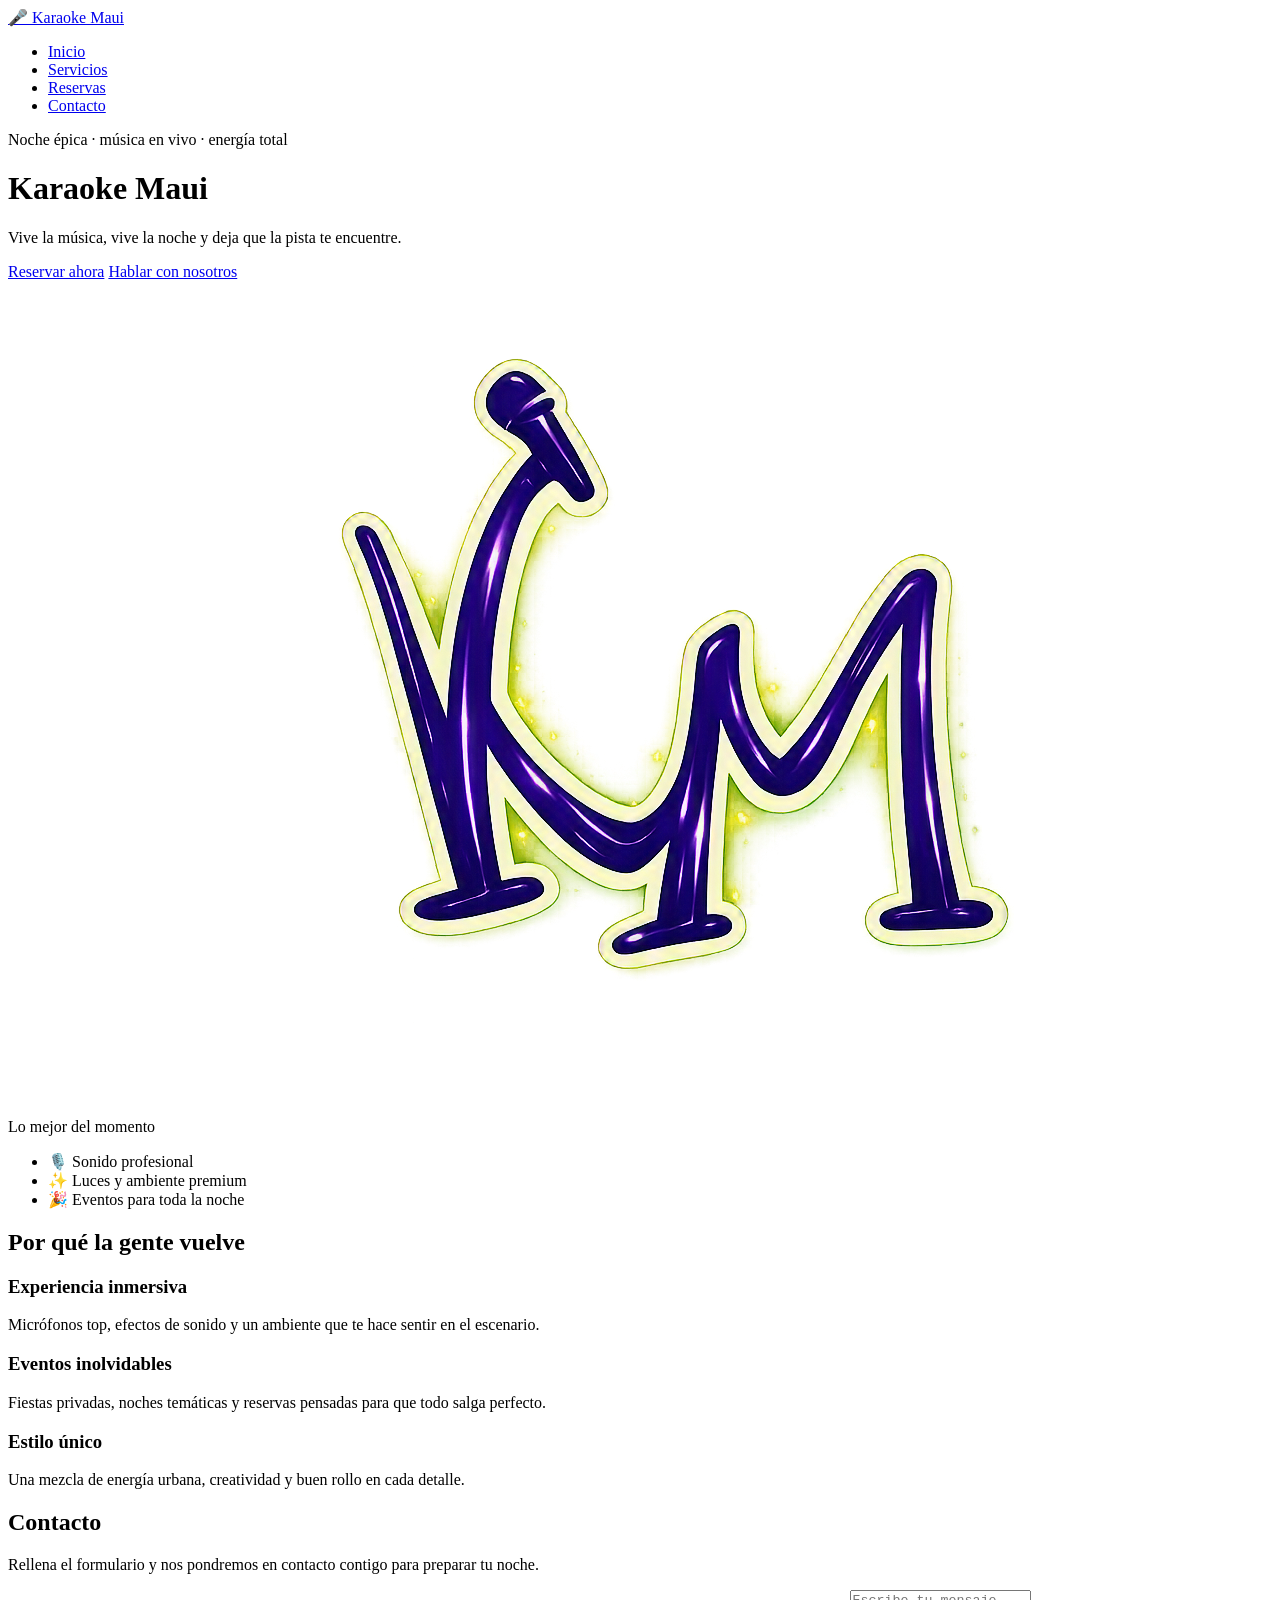
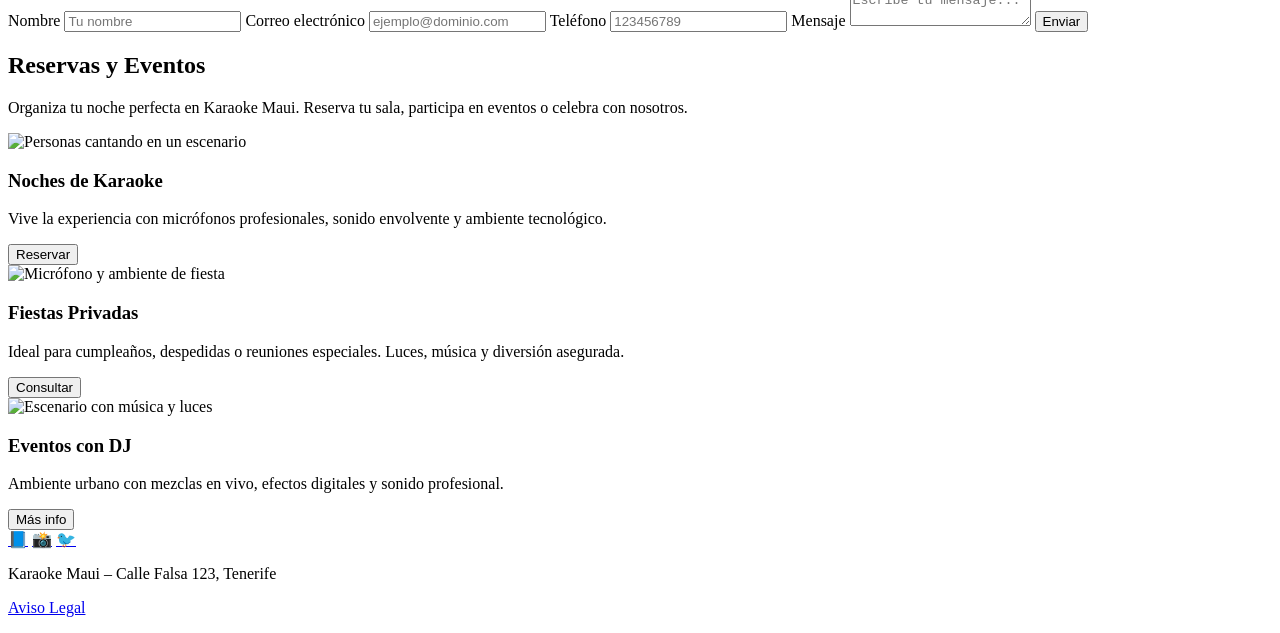
==== index.html @ f17c090a "Add files via upload" ====
<!DOCTYPE html>
<html lang="es">
<head>
    <meta charset="UTF-8">
    <meta name="viewport" content="width=device-width, initial-scale=1.0">
    <title>Karaoke Maui</title>
    <link rel="preconnect" href="https://fonts.googleapis.com">
    <link rel="preconnect" href="https://fonts.gstatic.com" crossorigin>
    <link href="https://fonts.googleapis.com/css2?family=Audiowide&family=Orbitron:wght@500;700&display=swap" rel="stylesheet">
    <link rel="stylesheet" href="css/styles.css">
</head>

<body>
    <header class="hero" id="inicio">
        <nav class="navbar">
            <a href="#inicio" class="logo">🎤 Karaoke Maui</a>
            <ul class="menu">
                <li><a href="#inicio" class="activo">Inicio</a></li>
                <li><a href="#servicios">Servicios</a></li>
                <li><a href="#reservas">Reservas</a></li>
                <li><a href="#contacto">Contacto</a></li>
            </ul>
        </nav>

        <div class="banner">
            <div class="banner-content">
                <p class="eyebrow">Noche épica · música en vivo · energía total</p>
                <h1 class="title-wrap">
                    <span class="title-text">Karaoke Maui</span>
                    <!-- media luna removed -->
                </h1>
                <p class="banner-subtitle">Vive la música, vive la noche y deja que la pista te encuentre.</p>
                <div class="banner-actions">
                    <a href="#reservas" class="btn btn-primary">Reservar ahora</a>
                    <a href="#contacto" class="btn btn-secondary">Hablar con nosotros</a>
                </div>
            </div>

                <!-- removed inline karaoke.jpg image: header now uses `karaoke hd.png` as background -->
                <div class="banner-card" aria-hidden="false">
                    <img src="img/km%20hd.png" alt="KM logo" class="banner-logo">
                    <div class="banner-info">
                        <p class="card-label">Lo mejor del momento</p>
                        <ul class="banner-features">
                            <li>🎙️ Sonido profesional</li>
                            <li>✨ Luces y ambiente premium</li>
                            <li>🎉 Eventos para toda la noche</li>
                        </ul>
                    </div>
                </div>
            </div>
        </div>
    </header>

    <main>
        <section class="destacados" id="servicios">
            <h2>Por qué la gente vuelve</h2>
            <div class="destacados-contenedor">
                <article>
                    <h3>Experiencia inmersiva</h3>
                    <p>Micrófonos top, efectos de sonido y un ambiente que te hace sentir en el escenario.</p>
                </article>
                <article>
                    <h3>Eventos inolvidables</h3>
                    <p>Fiestas privadas, noches temáticas y reservas pensadas para que todo salga perfecto.</p>
                </article>
                <article>
                    <h3>Estilo único</h3>
                    <p>Una mezcla de energía urbana, creatividad y buen rollo en cada detalle.</p>
                </article>
            </div>
        </section>

        <section class="contacto" id="contacto">
            <h2>Contacto</h2>
            <p>Rellena el formulario y nos pondremos en contacto contigo para preparar tu noche.</p>

            <form id="contactoForm" action="#" method="post">
                <label for="nombre">Nombre</label>
                <input type="text" id="nombre" name="nombre" required minlength="3" placeholder="Tu nombre">

                <label for="email">Correo electrónico</label>
                <input type="email" id="email" name="email" required placeholder="ejemplo@dominio.com">

                <label for="telefono">Teléfono</label>
                <input type="tel" id="telefono" name="telefono" pattern="[0-9]{9}" placeholder="123456789">

                <label for="mensaje">Mensaje</label>
                <textarea id="mensaje" name="mensaje" required minlength="10" placeholder="Escribe tu mensaje..."></textarea>

                <button type="submit">Enviar</button>
            </form>
        </section>

        <section class="reservas" id="reservas">
            <h2>Reservas y Eventos</h2>
            <p>Organiza tu noche perfecta en Karaoke Maui. Reserva tu sala, participa en eventos o celebra con nosotros.</p>

            <div class="reservas-contenedor">
                <div class="reserva-card">
                    <img src="https://images.unsplash.com/photo-1501386761578-eac5c94b800a?auto=format&fit=crop&w=800&q=80" alt="Personas cantando en un escenario">
                    <h3>Noches de Karaoke</h3>
                    <p>Vive la experiencia con micrófonos profesionales, sonido envolvente y ambiente tecnológico.</p>
                    <button>Reservar</button>
                </div>

                <div class="reserva-card">
                    <img src="https://images.unsplash.com/photo-1493225457124-a3eb161ffa5f?auto=format&fit=crop&w=800&q=80" alt="Micrófono y ambiente de fiesta">
                    <h3>Fiestas Privadas</h3>
                    <p>Ideal para cumpleaños, despedidas o reuniones especiales. Luces, música y diversión asegurada.</p>
                    <button>Consultar</button>
                </div>

                <div class="reserva-card">
                    <img src="https://images.unsplash.com/photo-1511671782779-c97d3d27a1d4?auto=format&fit=crop&w=800&q=80" alt="Escenario con música y luces">
                    <h3>Eventos con DJ</h3>
                    <p>Ambiente urbano con mezclas en vivo, efectos digitales y sonido profesional.</p>
                    <button>Más info</button>
                </div>
            </div>
        </section>
    </main>

    <footer>
        <div class="footer-social">
            <a href="#">📘</a>
            <a href="#">📸</a>
            <a href="#">🐦</a>
        </div>

        <p>Karaoke Maui – Calle Falsa 123, Tenerife</p>
        <p><a href="#">Aviso Legal</a></p>
    </footer>

    <script>
        const form = document.getElementById('contactoForm');
        form.addEventListener('submit', function(event) {
            if (!form.checkValidity()) {
                event.preventDefault();
                alert('Por favor, completa todos los campos obligatorios correctamente.');
                return;
            }

            const telefono = document.getElementById('telefono');
            if (telefono.value && !telefono.validity.valid) {
                event.preventDefault();
                alert('El teléfono debe tener 9 dígitos numéricos.');
                telefono.focus();
                return;
            }

            alert('Formulario enviado correctamente.');
            event.preventDefault();
        });
    </script>
</body>
</html>
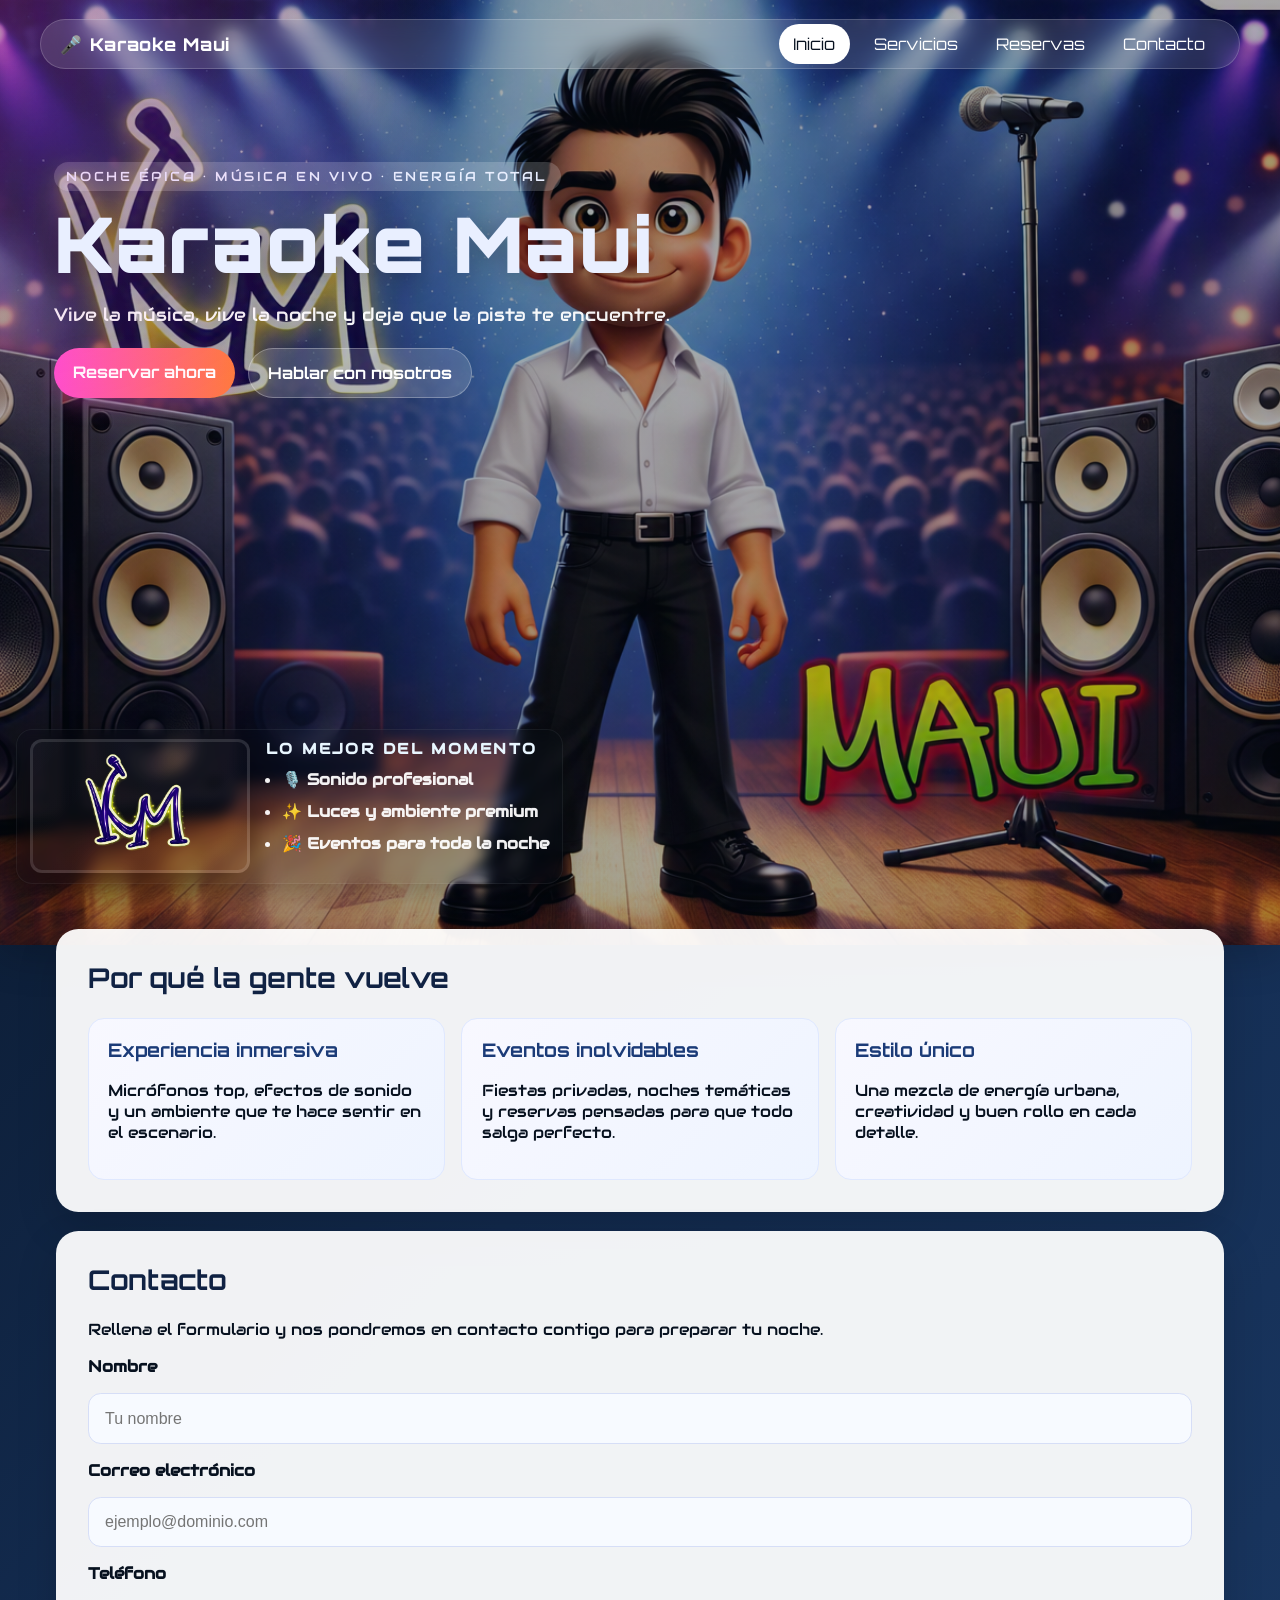
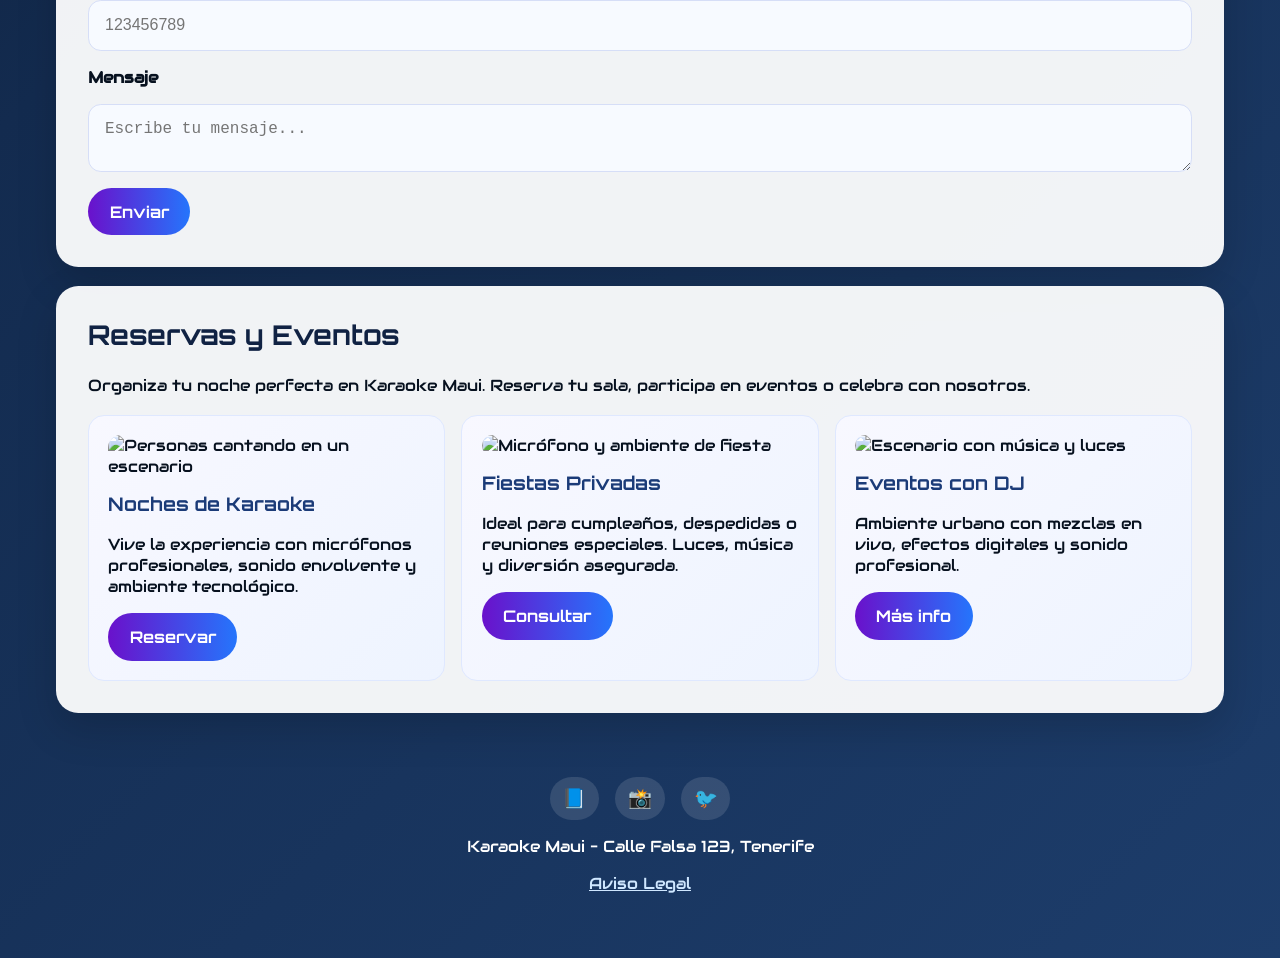
==== commit d0541aa1: "Update index.html" ====
--- a/index.html
+++ b/index.html
@@ -3,7 +3,23 @@
 <head>
     <meta charset="UTF-8">
     <meta name="viewport" content="width=device-width, initial-scale=1.0">
-    <title>Karaoke Maui</title>
+    
+    <!-- Título de la pestaña del navegador -->
+    <title>Karaoke Maui — Noche épica y sonido profesional</title>
+
+    <!-- Metadatos de Autoría y Descripción SEO (Para Google y buscadores) -->
+    <meta name="author" content="Sergio Mauricio Chirveches">
+    <meta name="description" content="Karaoke Maui: Vive la música, vive la noche y deja que la pista te encuentre. Eventos, fiestas privadas y sonido profesional en Tenerife. Proyecto por Sergio Mauricio Chirveches.">
+
+    <!-- Etiquetas Open Graph (Para la tarjeta que sale en WhatsApp, Facebook, LinkedIn...) -->
+    <meta property="og:site_name" content="Karaoke Maui">
+    <meta property="og:title" content="Karaoke Maui · Proyecto de Sergio Mauricio Chirveches">
+    <meta property="og:description" content="Noche épica, música en vivo y energía total. Descubre la mejor experiencia de karaoke con sonido profesional y ambiente premium.">
+    <meta property="og:type" content="website">
+    <meta property="og:url" content="https://www.karaokemaui.com">
+    <meta property="og:image" content="img/km%20hd.png">
+
+    <!-- Fuentes y hoja de estilos -->
     <link rel="preconnect" href="https://fonts.googleapis.com">
     <link rel="preconnect" href="https://fonts.gstatic.com" crossorigin>
     <link href="https://fonts.googleapis.com/css2?family=Audiowide&family=Orbitron:wght@500;700&display=swap" rel="stylesheet">
--- a/css/styles.css
+++ b/css/styles.css
@@ -0,0 +1,446 @@
+:root {
+    --primary: #6a11cb;
+    --secondary: #2575fc;
+    --accent: #ff4ecd;
+    --dark: #07111f;
+    --text: #e9efff;
+}
+
+* {
+    box-sizing: border-box;
+}
+
+body {
+    margin: 0;
+    font-family: 'Audiowide', 'Segoe UI', Tahoma, Geneva, Verdana, sans-serif;
+    background: linear-gradient(135deg, #07111f 0%, #132b4f 45%, #1d3d6b 100%);
+    color: var(--text);
+}
+
+h1,
+h2,
+h3,
+button,
+.navbar,
+.btn-primary,
+.btn-secondary {
+    font-family: 'Orbitron', 'Audiowide', sans-serif;
+}
+
+body::before {
+    content: "";
+    position: fixed;
+    inset: 0;
+    background: radial-gradient(circle at top left, rgba(255,78,205,0.25), transparent 30%);
+    pointer-events: none;
+}
+
+.hero {
+    padding: 1.2rem 0.25rem 4rem; /* move content further left */
+    /* use the high-res karaoke image as the header background with dark overlay */
+    background-image: linear-gradient(rgba(7,17,31,0.35), rgba(7,17,31,0.35)), url('../img/karaoke%20hd%20horizontal.png');
+    /* enlarge image an additional 10% and increase header height */
+    background-size: auto 115%;
+    background-position: center center;
+    background-repeat: no-repeat;
+    min-height: 105vh;
+    box-shadow: 0 10px 40px rgba(0, 0, 0, 0.2);
+}
+
+.navbar {
+    max-width: 1200px;
+    margin: 0 auto 2rem;
+    display: flex;
+    align-items: center;
+    justify-content: space-between;
+    padding: 0.8rem 1.2rem;
+    border: 1px solid rgba(255,255,255,0.18);
+    border-radius: 999px;
+    background: rgba(255,255,255,0.12);
+    backdrop-filter: blur(10px);
+}
+
+.logo {
+    color: white;
+    text-decoration: none;
+    font-weight: 800;
+    font-size: 1.1rem;
+    letter-spacing: 0.04em;
+}
+
+.menu {
+    list-style: none;
+    margin: 0;
+    padding: 0;
+    display: flex;
+    gap: 0.6rem;
+    flex-wrap: wrap;
+}
+
+.menu a {
+    color: white;
+    text-decoration: none;
+    padding: 0.6rem 0.9rem;
+    border-radius: 999px;
+    transition: 0.25s ease;
+}
+
+.menu a:hover,
+.menu a.activo {
+    background: white;
+    color: var(--dark);
+}
+
+.banner {
+    max-width: 1200px;
+    margin: 0 0 0 40px; /* nudge whole banner block left */
+    display: grid;
+    gap: 1.5rem;
+    grid-template-columns: 1.5fr 0.9fr;
+    align-items: center;
+    padding: 1rem 0;
+    padding-left: 0.6rem; /* extra nudge inside column */
+}
+
+.banner-content {
+    padding: 2rem 0;
+    text-align: left;
+    padding-left: 0; /* ensure content starts at the left of the banner column */
+    align-self: end; /* align vertically with the banner-card (logo) */
+}
+
+.eyebrow {
+    display: inline-block;
+    padding: 0.4rem 0.8rem;
+    border-radius: 999px;
+    background: rgba(255,255,255,0.18);
+    font-size: 0.8rem;
+    letter-spacing: 0.2em;
+    text-transform: uppercase;
+    margin-bottom: 0.8rem;
+}
+
+.banner h1 {
+    margin: 0 0 0.6rem;
+    font-size: clamp(2.4rem, 5vw, 4.3rem);
+    line-height: 1.05;
+    text-shadow: 0 6px 24px rgba(0, 0, 0, 0.25);
+}
+
+/* Title image + crescent arc styles */
+
+.title-wrap {
+    position: relative;
+    display: inline-flex;
+    align-items: center;
+    gap: 0.9rem;
+    padding-bottom: 0.6rem;
+}
+
+.title-icon {
+    width: 160px;
+    height: 160px;
+    object-fit: cover;
+    vertical-align: middle;
+    margin-right: 0.8rem;
+    border-radius: 16px;
+    box-shadow: 0 16px 40px rgba(0,0,0,0.42);
+    border: 4px solid rgba(255,255,255,0.16);
+}
+
+.title-text {
+    vertical-align: middle;
+    font-weight: 900;
+    font-size: clamp(2.6rem, 6vw, 5.2rem);
+    letter-spacing: 0.02em;
+}
+
+
+@media (max-width: 760px) {
+    .title-icon { width: 96px; height: 96px; }
+    .title-text { font-size: 2rem; }
+}
+
+.banner-subtitle {
+    margin: 0;
+    font-size: 1.1rem;
+    max-width: 620px;
+    color: rgba(255,255,255,0.95);
+}
+
+.banner-actions {
+    margin-top: 1.4rem;
+    display: flex;
+    gap: 0.8rem;
+    flex-wrap: wrap;
+}
+
+.btn {
+    display: inline-block;
+    text-decoration: none;
+    padding: 0.85rem 1.2rem;
+    border-radius: 999px;
+    font-weight: 700;
+    transition: transform 0.25s ease, box-shadow 0.25s ease;
+}
+
+.btn:hover {
+    transform: translateY(-2px);
+}
+
+.btn-primary {
+    background: linear-gradient(90deg, var(--accent), #ff7a3d);
+    color: white;
+    box-shadow: 0 8px 20px rgba(255,78,205,0.25);
+}
+
+.btn-secondary {
+    background: rgba(255,255,255,0.16);
+    color: white;
+    border: 1px solid rgba(255,255,255,0.28);
+}
+
+.banner-visual {
+    position: relative;
+    min-height: 340px;
+}
+
+.banner-visual img {
+    width: 100%;
+    height: 100%;
+    min-height: 340px;
+    object-fit: cover;
+    object-position: center;
+    border-radius: 1.3rem;
+    box-shadow: 0 15px 35px rgba(0, 0, 0, 0.25);
+    border: 1px solid rgba(255,255,255,0.16);
+    filter: saturate(1.2) contrast(1.05);
+}
+
+.banner-card {
+    position: absolute;
+    left: 1rem;
+    bottom: 1rem;
+}
+
+
+.banner-card {
+    position: absolute;
+    left: 1rem;
+    bottom: 1rem;
+    display: flex;
+    gap: 1rem;
+    align-items: flex-start;
+    padding: 0.6rem 0.8rem;
+    border-radius: 1rem;
+    background: rgba(7,17,31,0.12);
+    border: 1px solid rgba(255,255,255,0.06);
+    backdrop-filter: blur(6px);
+    box-shadow: 0 10px 28px rgba(0,0,0,0.22);
+}
+
+
+.banner-logo {
+    width: 220px;
+    height: auto;
+    border-radius: 12px;
+    box-shadow: 0 14px 36px rgba(0,0,0,0.34);
+    border: 3px solid rgba(255,255,255,0.12);
+    background: linear-gradient(135deg, rgba(255,255,255,0.03), rgba(255,255,255,0.01));
+}
+
+.card-label {
+    margin: 0 0 0.25rem 0;
+    font-size: 0.95rem;
+    font-weight: 800;
+    text-transform: uppercase;
+    letter-spacing: 0.16em;
+    color: #e8f6ff;
+}
+
+.banner-info {
+    display: flex;
+    flex-direction: column;
+    gap: 0.4rem;
+}
+
+.banner-features {
+    margin: 0;
+    padding-left: 1.1rem;
+    color: rgba(255,255,255,0.95);
+    list-style: disc;
+    font-weight: 600;
+}
+
+@media (max-width: 760px) {
+    .banner-logo { width: 120px; }
+    .banner-card { flex-direction: column; align-items: flex-start; }
+    .banner-features { padding-left: 0.9rem; }
+}
+
+.banner-card ul {
+    margin: 0;
+    padding-left: 1rem;
+    display: grid;
+    gap: 0.7rem;
+    color: rgba(255,255,255,0.94);
+}
+
+main {
+    max-width: 1200px;
+    margin: -1rem auto 2rem;
+    padding: 0 1rem;
+    display: grid;
+    gap: 1.2rem;
+}
+
+.destacados,
+.contacto,
+.reservas {
+    padding: 2rem;
+    border-radius: 1.4rem;
+    background: rgba(255,255,255,0.94);
+    color: var(--dark);
+    box-shadow: 0 16px 40px rgba(0, 0, 0, 0.16);
+}
+
+.destacados h2,
+.contacto h2,
+.reservas h2 {
+    margin-top: 0;
+    font-size: 1.7rem;
+    color: #102243;
+}
+
+.destacados-contenedor {
+    display: grid;
+    gap: 1rem;
+    grid-template-columns: repeat(auto-fit, minmax(220px, 1fr));
+}
+
+.destacados article,
+.reserva-card {
+    padding: 1.2rem;
+    border-radius: 1rem;
+    background: linear-gradient(135deg, #f8f8ff, #eef4ff);
+    border: 1px solid #dfe8ff;
+}
+
+.reserva-card img {
+    width: 100%;
+    height: 180px;
+    object-fit: cover;
+    border-radius: 0.8rem;
+    margin-bottom: 0.9rem;
+}
+
+.destacados h3,
+.reserva-card h3 {
+    margin-top: 0;
+    color: #1b3b78;
+}
+
+form {
+    display: grid;
+    gap: 1rem;
+}
+
+label {
+    font-weight: 600;
+}
+
+input,
+textarea {
+    width: 100%;
+    padding: 0.95rem 1rem;
+    border: 1px solid #d6def7;
+    border-radius: 0.8rem;
+    font-size: 1rem;
+    background: #f7faff;
+    transition: border-color 0.25s ease, box-shadow 0.25s ease;
+}
+
+input:focus,
+textarea:focus {
+    outline: none;
+    border-color: var(--secondary);
+    box-shadow: 0 0 0 4px rgba(37,117,252,0.15);
+}
+
+button {
+    width: fit-content;
+    padding: 0.85rem 1.35rem;
+    border: none;
+    border-radius: 999px;
+    background: linear-gradient(90deg, var(--primary), var(--secondary));
+    color: white;
+    cursor: pointer;
+    font-size: 1rem;
+    font-weight: 700;
+    transition: transform 0.25s ease, box-shadow 0.25s ease;
+}
+
+button:hover {
+    transform: translateY(-2px);
+    box-shadow: 0 8px 20px rgba(37,117,252,0.2);
+}
+
+.reservas-contenedor {
+    display: grid;
+    gap: 1rem;
+    grid-template-columns: repeat(auto-fit, minmax(220px, 1fr));
+    margin-top: 1.2rem;
+}
+
+.reserva-card:hover {
+    transform: translateY(-4px);
+    box-shadow: 0 12px 24px rgba(0, 0, 0, 0.08);
+}
+
+footer {
+    text-align: center;
+    padding: 2rem 1rem 3rem;
+    color: white;
+}
+
+.footer-social {
+    display: flex;
+    justify-content: center;
+    gap: 1rem;
+    margin-bottom: 1rem;
+}
+
+.footer-social a {
+    text-decoration: none;
+    font-size: 1.2rem;
+    padding: 0.6rem 0.8rem;
+    border-radius: 999px;
+    background: rgba(255,255,255,0.12);
+}
+
+footer a {
+    color: #cfe7ff;
+}
+
+@media (max-width: 760px) {
+    .hero {
+        padding: 1rem 1rem 2.5rem;
+    }
+
+    .navbar {
+        border-radius: 1rem;
+        align-items: flex-start;
+        flex-direction: column;
+        gap: 0.7rem;
+    }
+
+    .banner {
+        grid-template-columns: 1fr;
+    }
+
+    .destacados,
+    .contacto,
+    .reservas {
+        padding: 1.3rem;
+    }
+}
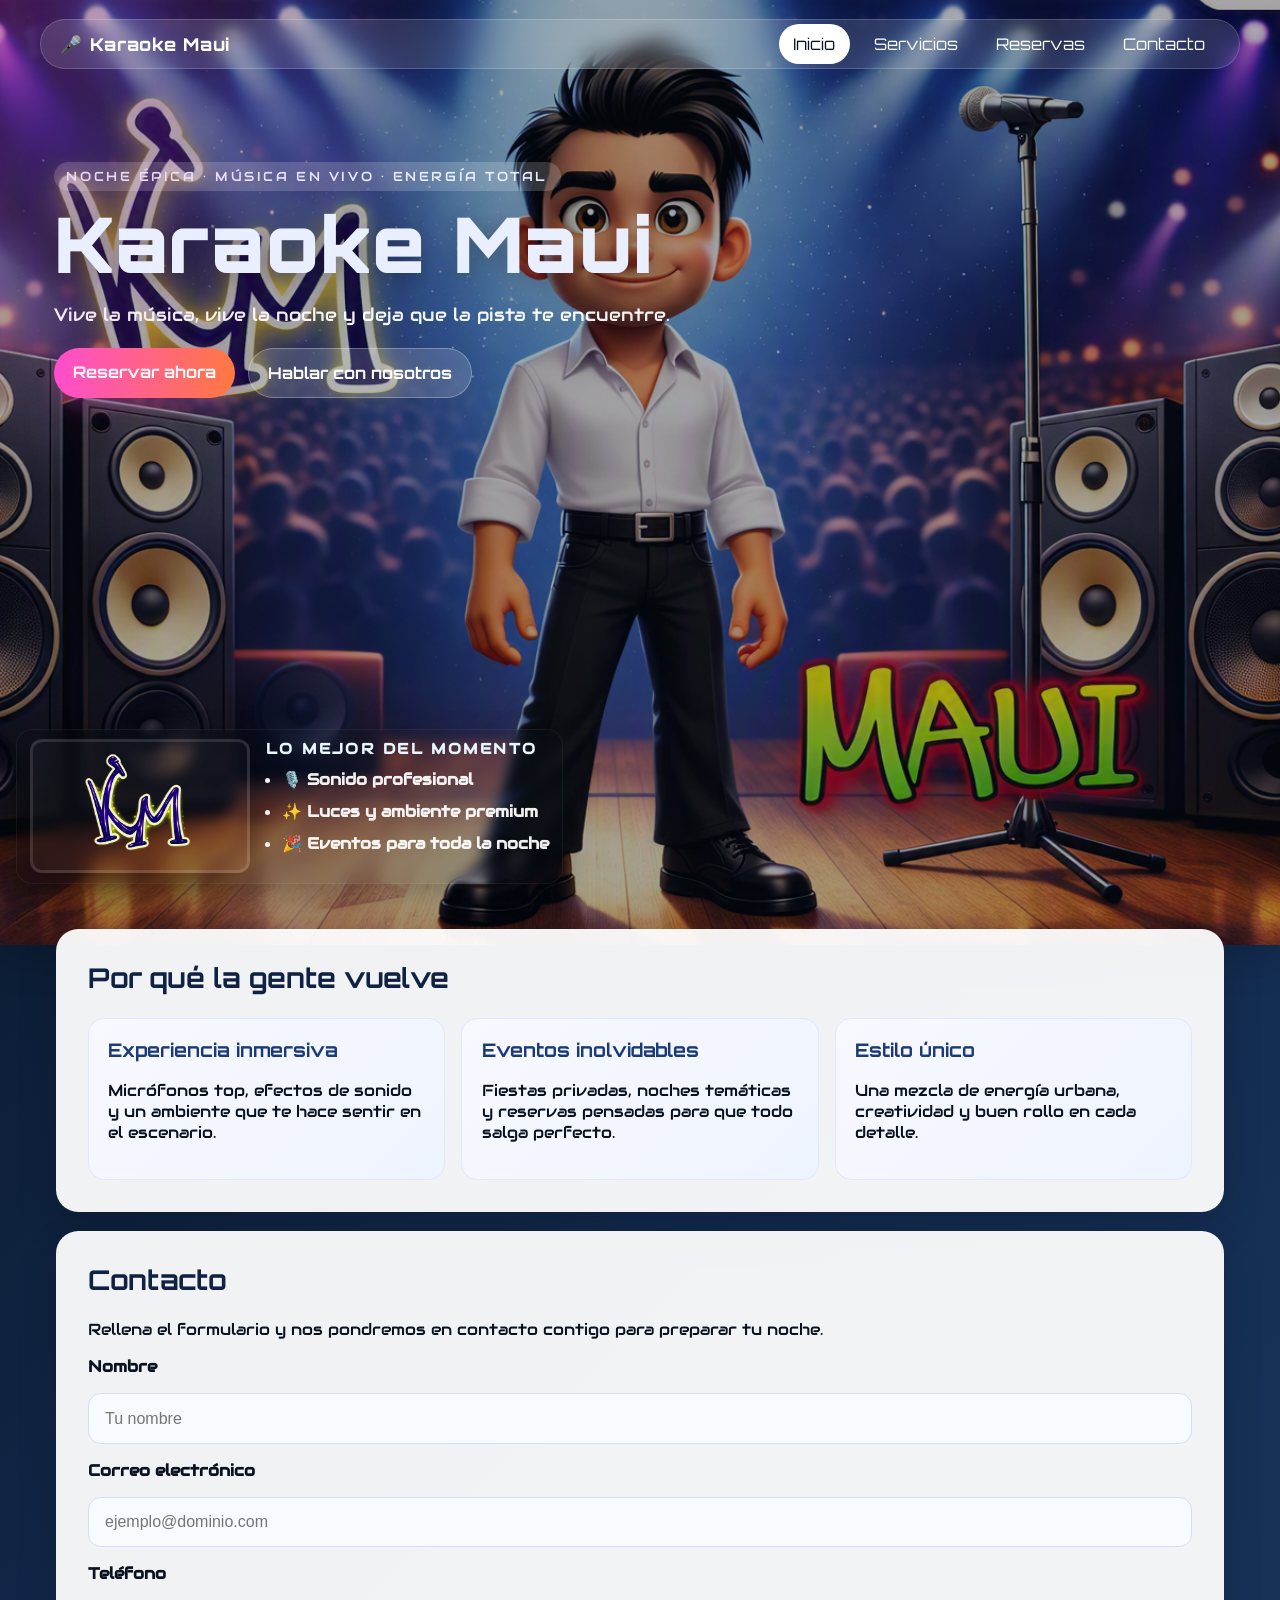
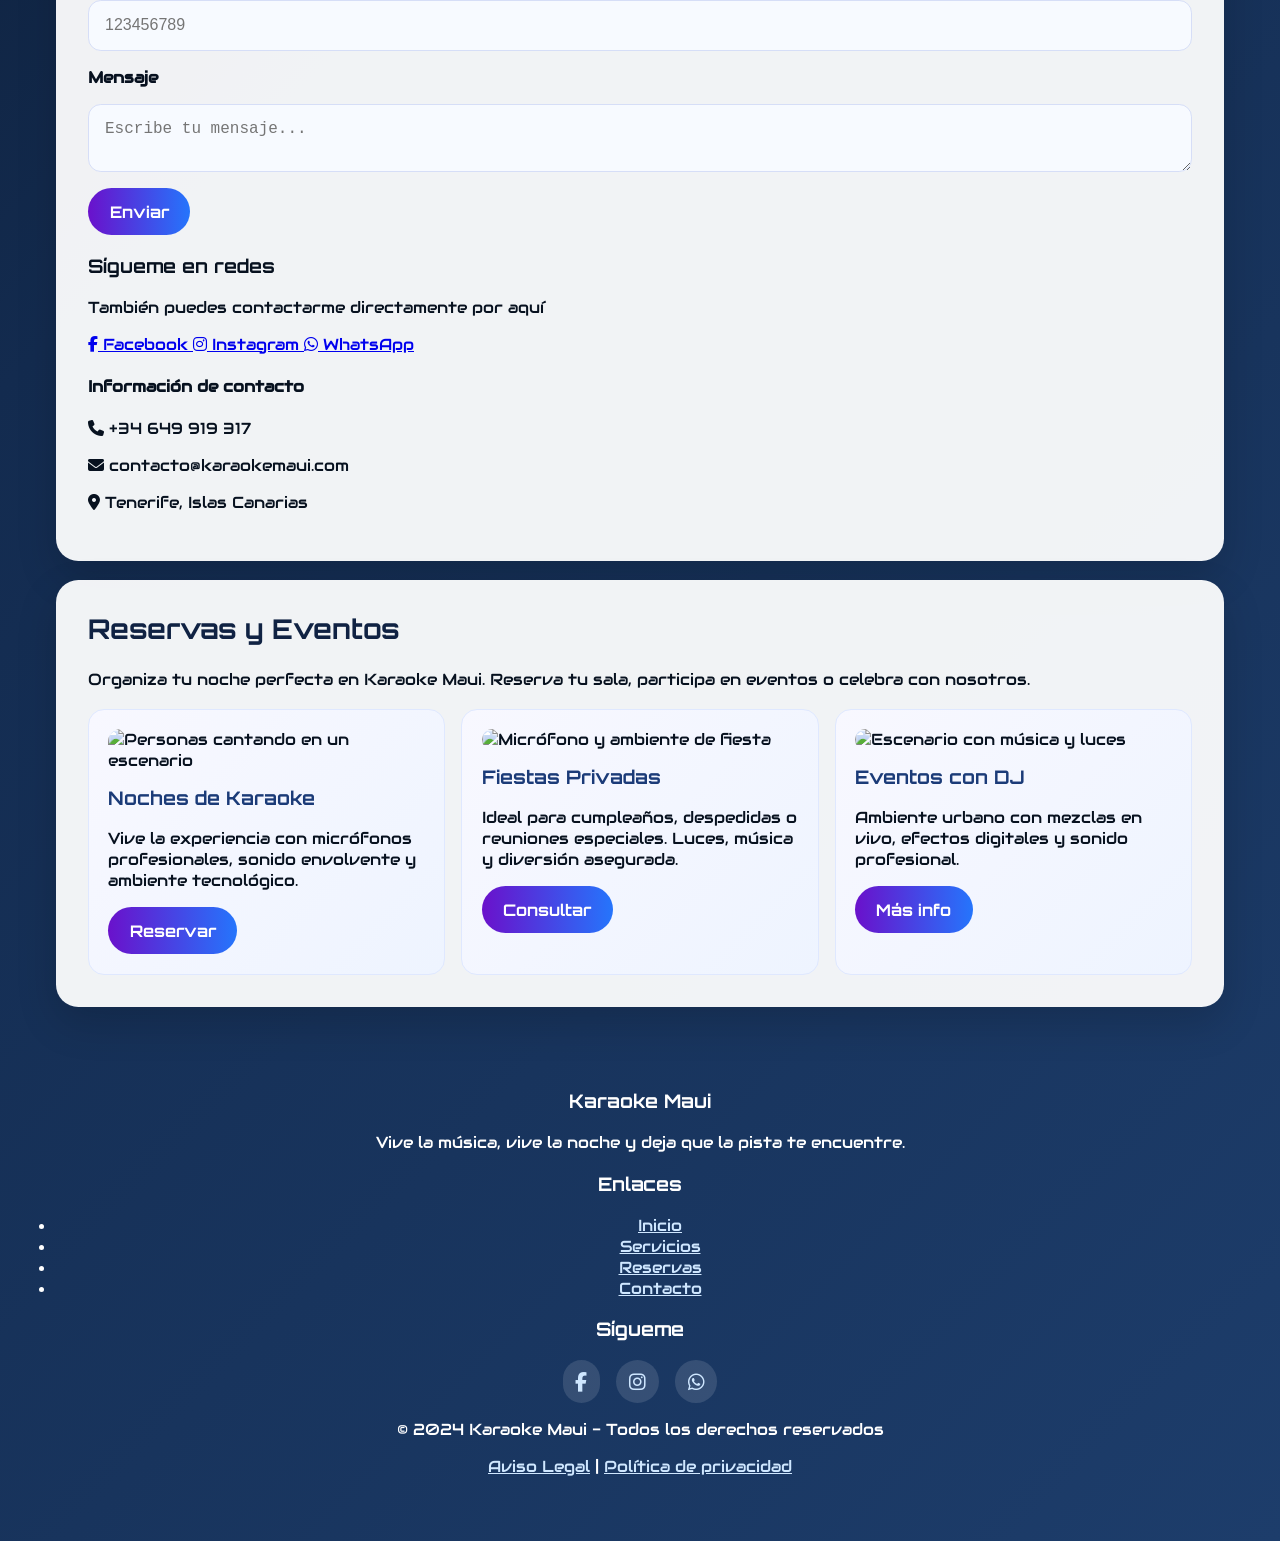
==== commit cf3e82e0: "Agregar iconos de redes sociales con WhatsApp, Facebook e Instagram - Número 649919317" ====
--- a/index.html
+++ b/index.html
@@ -1,173 +1,243 @@
-<!DOCTYPE html>
-<html lang="es">
-<head>
-    <meta charset="UTF-8">
-    <meta name="viewport" content="width=device-width, initial-scale=1.0">
-    
-    <!-- Título de la pestaña del navegador -->
-    <title>Karaoke Maui — Noche épica y sonido profesional</title>
-
-    <!-- Metadatos de Autoría y Descripción SEO (Para Google y buscadores) -->
-    <meta name="author" content="Sergio Mauricio Chirveches">
-    <meta name="description" content="Karaoke Maui: Vive la música, vive la noche y deja que la pista te encuentre. Eventos, fiestas privadas y sonido profesional en Tenerife. Proyecto por Sergio Mauricio Chirveches.">
-
-    <!-- Etiquetas Open Graph (Para la tarjeta que sale en WhatsApp, Facebook, LinkedIn...) -->
-    <meta property="og:site_name" content="Karaoke Maui">
-    <meta property="og:title" content="Karaoke Maui · Proyecto de Sergio Mauricio Chirveches">
-    <meta property="og:description" content="Noche épica, música en vivo y energía total. Descubre la mejor experiencia de karaoke con sonido profesional y ambiente premium.">
-    <meta property="og:type" content="website">
-    <meta property="og:url" content="https://www.karaokemaui.com">
-    <meta property="og:image" content="img/km%20hd.png">
-
-    <!-- Fuentes y hoja de estilos -->
-    <link rel="preconnect" href="https://fonts.googleapis.com">
-    <link rel="preconnect" href="https://fonts.gstatic.com" crossorigin>
-    <link href="https://fonts.googleapis.com/css2?family=Audiowide&family=Orbitron:wght@500;700&display=swap" rel="stylesheet">
-    <link rel="stylesheet" href="css/styles.css">
-</head>
-
-<body>
-    <header class="hero" id="inicio">
-        <nav class="navbar">
-            <a href="#inicio" class="logo">🎤 Karaoke Maui</a>
-            <ul class="menu">
-                <li><a href="#inicio" class="activo">Inicio</a></li>
-                <li><a href="#servicios">Servicios</a></li>
-                <li><a href="#reservas">Reservas</a></li>
-                <li><a href="#contacto">Contacto</a></li>
-            </ul>
-        </nav>
-
-        <div class="banner">
-            <div class="banner-content">
-                <p class="eyebrow">Noche épica · música en vivo · energía total</p>
-                <h1 class="title-wrap">
-                    <span class="title-text">Karaoke Maui</span>
-                    <!-- media luna removed -->
-                </h1>
-                <p class="banner-subtitle">Vive la música, vive la noche y deja que la pista te encuentre.</p>
-                <div class="banner-actions">
-                    <a href="#reservas" class="btn btn-primary">Reservar ahora</a>
-                    <a href="#contacto" class="btn btn-secondary">Hablar con nosotros</a>
-                </div>
-            </div>
-
-                <!-- removed inline karaoke.jpg image: header now uses `karaoke hd.png` as background -->
-                <div class="banner-card" aria-hidden="false">
-                    <img src="img/km%20hd.png" alt="KM logo" class="banner-logo">
-                    <div class="banner-info">
-                        <p class="card-label">Lo mejor del momento</p>
-                        <ul class="banner-features">
-                            <li>🎙️ Sonido profesional</li>
-                            <li>✨ Luces y ambiente premium</li>
-                            <li>🎉 Eventos para toda la noche</li>
-                        </ul>
-                    </div>
-                </div>
-            </div>
-        </div>
-    </header>
-
-    <main>
-        <section class="destacados" id="servicios">
-            <h2>Por qué la gente vuelve</h2>
-            <div class="destacados-contenedor">
-                <article>
-                    <h3>Experiencia inmersiva</h3>
-                    <p>Micrófonos top, efectos de sonido y un ambiente que te hace sentir en el escenario.</p>
-                </article>
-                <article>
-                    <h3>Eventos inolvidables</h3>
-                    <p>Fiestas privadas, noches temáticas y reservas pensadas para que todo salga perfecto.</p>
-                </article>
-                <article>
-                    <h3>Estilo único</h3>
-                    <p>Una mezcla de energía urbana, creatividad y buen rollo en cada detalle.</p>
-                </article>
-            </div>
-        </section>
-
-        <section class="contacto" id="contacto">
-            <h2>Contacto</h2>
-            <p>Rellena el formulario y nos pondremos en contacto contigo para preparar tu noche.</p>
-
-            <form id="contactoForm" action="#" method="post">
-                <label for="nombre">Nombre</label>
-                <input type="text" id="nombre" name="nombre" required minlength="3" placeholder="Tu nombre">
-
-                <label for="email">Correo electrónico</label>
-                <input type="email" id="email" name="email" required placeholder="ejemplo@dominio.com">
-
-                <label for="telefono">Teléfono</label>
-                <input type="tel" id="telefono" name="telefono" pattern="[0-9]{9}" placeholder="123456789">
-
-                <label for="mensaje">Mensaje</label>
-                <textarea id="mensaje" name="mensaje" required minlength="10" placeholder="Escribe tu mensaje..."></textarea>
-
-                <button type="submit">Enviar</button>
-            </form>
-        </section>
-
-        <section class="reservas" id="reservas">
-            <h2>Reservas y Eventos</h2>
-            <p>Organiza tu noche perfecta en Karaoke Maui. Reserva tu sala, participa en eventos o celebra con nosotros.</p>
-
-            <div class="reservas-contenedor">
-                <div class="reserva-card">
-                    <img src="https://images.unsplash.com/photo-1501386761578-eac5c94b800a?auto=format&fit=crop&w=800&q=80" alt="Personas cantando en un escenario">
-                    <h3>Noches de Karaoke</h3>
-                    <p>Vive la experiencia con micrófonos profesionales, sonido envolvente y ambiente tecnológico.</p>
-                    <button>Reservar</button>
-                </div>
-
-                <div class="reserva-card">
-                    <img src="https://images.unsplash.com/photo-1493225457124-a3eb161ffa5f?auto=format&fit=crop&w=800&q=80" alt="Micrófono y ambiente de fiesta">
-                    <h3>Fiestas Privadas</h3>
-                    <p>Ideal para cumpleaños, despedidas o reuniones especiales. Luces, música y diversión asegurada.</p>
-                    <button>Consultar</button>
-                </div>
-
-                <div class="reserva-card">
-                    <img src="https://images.unsplash.com/photo-1511671782779-c97d3d27a1d4?auto=format&fit=crop&w=800&q=80" alt="Escenario con música y luces">
-                    <h3>Eventos con DJ</h3>
-                    <p>Ambiente urbano con mezclas en vivo, efectos digitales y sonido profesional.</p>
-                    <button>Más info</button>
-                </div>
-            </div>
-        </section>
-    </main>
-
-    <footer>
-        <div class="footer-social">
-            <a href="#">📘</a>
-            <a href="#">📸</a>
-            <a href="#">🐦</a>
-        </div>
-
-        <p>Karaoke Maui – Calle Falsa 123, Tenerife</p>
-        <p><a href="#">Aviso Legal</a></p>
-    </footer>
-
-    <script>
-        const form = document.getElementById('contactoForm');
-        form.addEventListener('submit', function(event) {
-            if (!form.checkValidity()) {
-                event.preventDefault();
-                alert('Por favor, completa todos los campos obligatorios correctamente.');
-                return;
-            }
-
-            const telefono = document.getElementById('telefono');
-            if (telefono.value && !telefono.validity.valid) {
-                event.preventDefault();
-                alert('El teléfono debe tener 9 dígitos numéricos.');
-                telefono.focus();
-                return;
-            }
-
-            alert('Formulario enviado correctamente.');
-            event.preventDefault();
-        });
-    </script>
-</body>
-</html>
+<!DOCTYPE html>
+<html lang="es">
+<head>
+    <meta charset="UTF-8">
+    <meta name="viewport" content="width=device-width, initial-scale=1.0">
+    
+    <!-- Esto va en la pestaña del navegador -->
+    <title>Karaoke Maui — Noche épica y sonido profesional</title>
+
+    <!-- Metadatos para SEO, que la gente me encuentre cuando busque -->
+    <meta name="author" content="Sergio Mauricio Chirveches">
+    <meta name="description" content="Karaoke Maui: Vive la música, vive la noche y deja que la pista te encuentre. Eventos, fiestas privadas y sonido profesional en Tenerife. Proyecto por Sergio Mau[...]
+
+    <!-- Open Graph para cuando compartan en WhatsApp, Facebook, etc -->
+    <meta property="og:site_name" content="Karaoke Maui">
+    <meta property="og:title" content="Karaoke Maui · Proyecto de Sergio Mauricio Chirveches">
+    <meta property="og:description" content="Noche épica, música en vivo y energía total. Descubre la mejor experiencia de karaoke con sonido profesional y ambiente premium.">
+    <meta property="og:type" content="website">
+    <meta property="og:url" content="https://www.karaokemaui.com">
+    <meta property="og:image" content="img/km%20hd.png">
+
+    <!-- Traigo las fuentes de Google Fonts y mi CSS -->
+    <link rel="preconnect" href="https://fonts.googleapis.com">
+    <link rel="preconnect" href="https://fonts.gstatic.com" crossorigin>
+    <link href="https://fonts.googleapis.com/css2?family=Audiowide&family=Orbitron:wght@500;700&display=swap" rel="stylesheet">
+    <link rel="stylesheet" href="https://cdnjs.cloudflare.com/ajax/libs/font-awesome/6.4.0/css/all.min.css">
+    <link rel="stylesheet" href="css/styles.css">
+</head>
+
+<body>
+    <header class="hero" id="inicio">
+        <!-- La barra de nav que siempre está ahí -->
+        <nav class="navbar">
+            <a href="#inicio" class="logo">🎤 Karaoke Maui</a>
+            <ul class="menu">
+                <li><a href="#inicio" class="activo">Inicio</a></li>
+                <li><a href="#servicios">Servicios</a></li>
+                <li><a href="#reservas">Reservas</a></li>
+                <li><a href="#contacto">Contacto</a></li>
+            </ul>
+        </nav>
+
+        <!-- El banner principal con lo que quiero que vean primero -->
+        <div class="banner">
+            <div class="banner-content">
+                <p class="eyebrow">Noche épica · música en vivo · energía total</p>
+                <h1 class="title-wrap">
+                    <span class="title-text">Karaoke Maui</span>
+                </h1>
+                <p class="banner-subtitle">Vive la música, vive la noche y deja que la pista te encuentre.</p>
+                <div class="banner-actions">
+                    <!-- Dos botones para que la gente pueda reservar o contactarme -->
+                    <a href="#reservas" class="btn btn-primary">Reservar ahora</a>
+                    <a href="#contacto" class="btn btn-secondary">Hablar con nosotros</a>
+                </div>
+            </div>
+
+            <!-- Una tarjeta con el logo y lo que me destaca -->
+            <div class="banner-card" aria-hidden="false">
+                <img src="img/km%20hd.png" alt="KM logo" class="banner-logo">
+                <div class="banner-info">
+                    <p class="card-label">Lo mejor del momento</p>
+                    <ul class="banner-features">
+                        <li>🎙️ Sonido profesional</li>
+                        <li>✨ Luces y ambiente premium</li>
+                        <li>🎉 Eventos para toda la noche</li>
+                    </ul>
+                </div>
+            </div>
+        </div>
+    </header>
+
+    <main>
+        <!-- Aquí muestro por qué la gente me elige -->
+        <section class="destacados" id="servicios">
+            <h2>Por qué la gente vuelve</h2>
+            <div class="destacados-contenedor">
+                <article>
+                    <h3>Experiencia inmersiva</h3>
+                    <p>Micrófonos top, efectos de sonido y un ambiente que te hace sentir en el escenario.</p>
+                </article>
+                <article>
+                    <h3>Eventos inolvidables</h3>
+                    <p>Fiestas privadas, noches temáticas y reservas pensadas para que todo salga perfecto.</p>
+                </article>
+                <article>
+                    <h3>Estilo único</h3>
+                    <p>Una mezcla de energía urbana, creatividad y buen rollo en cada detalle.</p>
+                </article>
+            </div>
+        </section>
+
+        <!-- Formulario para que me contacten, necesito recoger sus datos -->
+        <section class="contacto" id="contacto">
+            <h2>Contacto</h2>
+            <p>Rellena el formulario y nos pondremos en contacto contigo para preparar tu noche.</p>
+
+            <div class="contacto-wrapper">
+                <!-- Formulario a la izquierda -->
+                <form id="contactoForm" action="#" method="post">
+                    <label for="nombre">Nombre</label>
+                    <input type="text" id="nombre" name="nombre" required minlength="3" placeholder="Tu nombre">
+
+                    <label for="email">Correo electrónico</label>
+                    <input type="email" id="email" name="email" required placeholder="ejemplo@dominio.com">
+
+                    <label for="telefono">Teléfono</label>
+                    <input type="tel" id="telefono" name="telefono" pattern="[0-9]{9}" placeholder="123456789">
+
+                    <label for="mensaje">Mensaje</label>
+                    <textarea id="mensaje" name="mensaje" required minlength="10" placeholder="Escribe tu mensaje..."></textarea>
+
+                    <button type="submit">Enviar</button>
+                </form>
+
+                <!-- Redes sociales a la derecha -->
+                <div class="contacto-redes">
+                    <h3>Sígueme en redes</h3>
+                    <p>También puedes contactarme directamente por aquí</p>
+                    <div class="redes-sociales">
+                        <a href="https://www.facebook.com/karaokemaui" target="_blank" rel="noopener noreferrer" class="red-link facebook" title="Facebook">
+                            <i class="fab fa-facebook-f"></i>
+                            <span>Facebook</span>
+                        </a>
+                        <a href="https://www.instagram.com/karaokemaui" target="_blank" rel="noopener noreferrer" class="red-link instagram" title="Instagram">
+                            <i class="fab fa-instagram"></i>
+                            <span>Instagram</span>
+                        </a>
+                        <a href="https://wa.me/34649919317" target="_blank" rel="noopener noreferrer" class="red-link whatsapp" title="WhatsApp">
+                            <i class="fab fa-whatsapp"></i>
+                            <span>WhatsApp</span>
+                        </a>
+                    </div>
+                    
+                    <div class="contacto-info">
+                        <h4>Información de contacto</h4>
+                        <p><i class="fas fa-phone"></i> +34 649 919 317</p>
+                        <p><i class="fas fa-envelope"></i> contacto@karaokemaui.com</p>
+                        <p><i class="fas fa-map-marker-alt"></i> Tenerife, Islas Canarias</p>
+                    </div>
+                </div>
+            </div>
+        </section>
+
+        <!-- Las diferentes opciones que ofrezco -->
+        <section class="reservas" id="reservas">
+            <h2>Reservas y Eventos</h2>
+            <p>Organiza tu noche perfecta en Karaoke Maui. Reserva tu sala, participa en eventos o celebra con nosotros.</p>
+
+            <div class="reservas-contenedor">
+                <!-- Opción 1: Noches normales de karaoke -->
+                <div class="reserva-card">
+                    <img src="https://images.unsplash.com/photo-1501386761578-eac5c94b800a?auto=format&fit=crop&w=800&q=80" alt="Personas cantando en un escenario">
+                    <h3>Noches de Karaoke</h3>
+                    <p>Vive la experiencia con micrófonos profesionales, sonido envolvente y ambiente tecnológico.</p>
+                    <button>Reservar</button>
+                </div>
+
+                <!-- Opción 2: Para fiestas con amigos o familiares -->
+                <div class="reserva-card">
+                    <img src="https://images.unsplash.com/photo-1493225457124-a3eb161ffa5f?auto=format&fit=crop&w=800&q=80" alt="Micrófono y ambiente de fiesta">
+                    <h3>Fiestas Privadas</h3>
+                    <p>Ideal para cumpleaños, despedidas o reuniones especiales. Luces, música y diversión asegurada.</p>
+                    <button>Consultar</button>
+                </div>
+
+                <!-- Opción 3: Con DJ en vivo, lo más profesional -->
+                <div class="reserva-card">
+                    <img src="https://images.unsplash.com/photo-1511671782779-c97d3d27a1d4?auto=format&fit=crop&w=800&q=80" alt="Escenario con música y luces">
+                    <h3>Eventos con DJ</h3>
+                    <p>Ambiente urbano con mezclas en vivo, efectos digitales y sonido profesional.</p>
+                    <button>Más info</button>
+                </div>
+            </div>
+        </section>
+    </main>
+
+    <!-- Footer con mis redes y ubicación -->
+    <footer>
+        <div class="footer-content">
+            <div class="footer-section">
+                <h3>Karaoke Maui</h3>
+                <p>Vive la música, vive la noche y deja que la pista te encuentre.</p>
+            </div>
+
+            <div class="footer-section">
+                <h3>Enlaces</h3>
+                <ul>
+                    <li><a href="#inicio">Inicio</a></li>
+                    <li><a href="#servicios">Servicios</a></li>
+                    <li><a href="#reservas">Reservas</a></li>
+                    <li><a href="#contacto">Contacto</a></li>
+                </ul>
+            </div>
+
+            <div class="footer-section">
+                <h3>Sígueme</h3>
+                <div class="footer-social">
+                    <a href="https://www.facebook.com/karaokemaui" target="_blank" rel="noopener noreferrer" title="Facebook">
+                        <i class="fab fa-facebook-f"></i>
+                    </a>
+                    <a href="https://www.instagram.com/karaokemaui" target="_blank" rel="noopener noreferrer" title="Instagram">
+                        <i class="fab fa-instagram"></i>
+                    </a>
+                    <a href="https://wa.me/34649919317" target="_blank" rel="noopener noreferrer" title="WhatsApp">
+                        <i class="fab fa-whatsapp"></i>
+                    </a>
+                </div>
+            </div>
+        </div>
+
+        <div class="footer-bottom">
+            <p>&copy; 2024 Karaoke Maui - Todos los derechos reservados</p>
+            <p><a href="#">Aviso Legal</a> | <a href="#">Política de privacidad</a></p>
+        </div>
+    </footer>
+
+    <!-- Validación del formulario en el cliente antes de enviar -->
+    <script>
+        const form = document.getElementById('contactoForm');
+        form.addEventListener('submit', function(event) {
+            // Primero verifico que todo esté relleno correctamente
+            if (!form.checkValidity()) {
+                event.preventDefault();
+                alert('Por favor, completa todos los campos obligatorios correctamente.');
+                return;
+            }
+
+            // Chequeo específico del teléfono porque es importante que sea válido
+            const telefono = document.getElementById('telefono');
+            if (telefono.value && !telefono.validity.valid) {
+                event.preventDefault();
+                alert('El teléfono debe tener 9 dígitos numéricos.');
+                telefono.focus();
+                return;
+            }
+
+            alert('Formulario enviado correctamente.');
+            event.preventDefault();
+        });
+    </script>
+</body>
+</html>
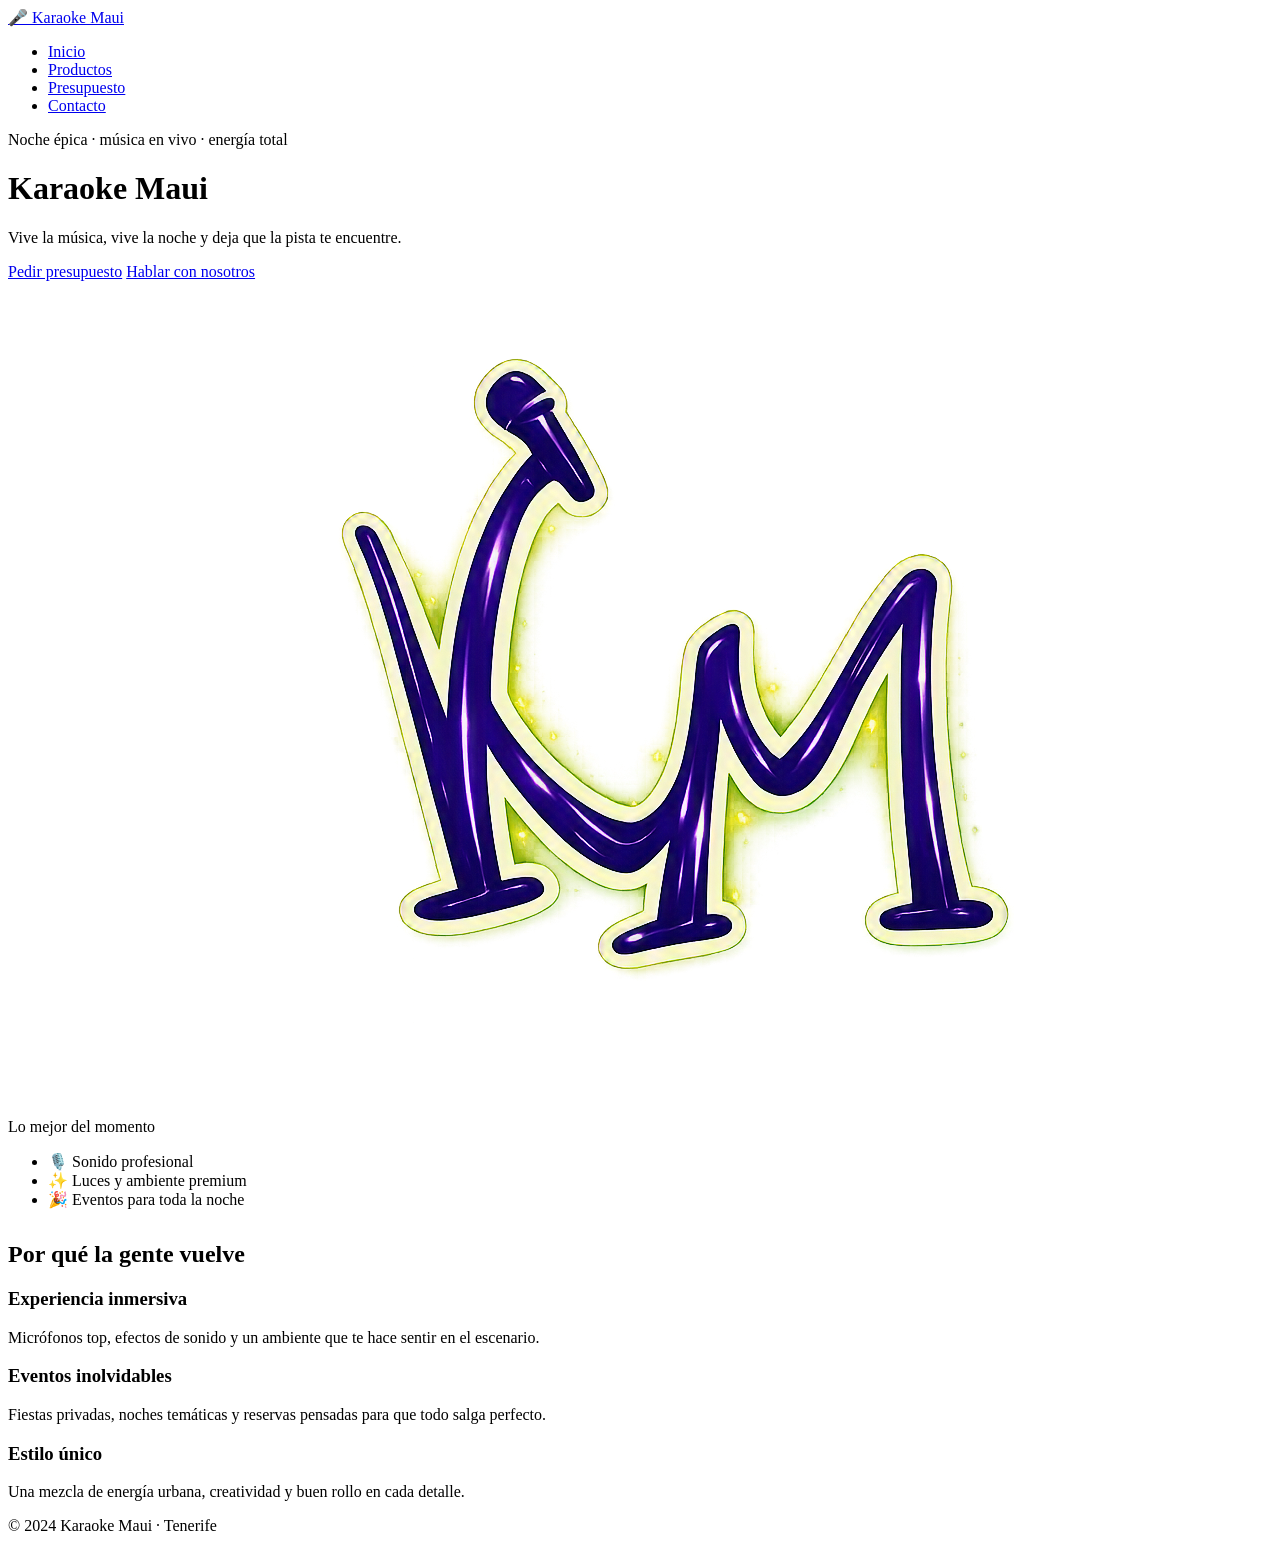
==== commit fed3ad45: "Crear cuatro páginas HTML independientes con navegación y página activa resaltada (#1)" ====
--- a/index.html
+++ b/index.html
@@ -3,61 +3,37 @@
 <head>
     <meta charset="UTF-8">
     <meta name="viewport" content="width=device-width, initial-scale=1.0">
-    
-    <!-- Esto va en la pestaña del navegador -->
-    <title>Karaoke Maui — Noche épica y sonido profesional</title>
-
-    <!-- Metadatos para SEO, que la gente me encuentre cuando busque -->
-    <meta name="author" content="Sergio Mauricio Chirveches">
-    <meta name="description" content="Karaoke Maui: Vive la música, vive la noche y deja que la pista te encuentre. Eventos, fiestas privadas y sonido profesional en Tenerife. Proyecto por Sergio Mau[...]
-
-    <!-- Open Graph para cuando compartan en WhatsApp, Facebook, etc -->
-    <meta property="og:site_name" content="Karaoke Maui">
-    <meta property="og:title" content="Karaoke Maui · Proyecto de Sergio Mauricio Chirveches">
-    <meta property="og:description" content="Noche épica, música en vivo y energía total. Descubre la mejor experiencia de karaoke con sonido profesional y ambiente premium.">
-    <meta property="og:type" content="website">
-    <meta property="og:url" content="https://www.karaokemaui.com">
-    <meta property="og:image" content="img/km%20hd.png">
-
-    <!-- Traigo las fuentes de Google Fonts y mi CSS -->
+    <meta name="description" content="Karaoke Maui: música, fiestas y eventos con sonido profesional en Tenerife.">
+    <title>Karaoke Maui — Inicio</title>
     <link rel="preconnect" href="https://fonts.googleapis.com">
     <link rel="preconnect" href="https://fonts.gstatic.com" crossorigin>
     <link href="https://fonts.googleapis.com/css2?family=Audiowide&family=Orbitron:wght@500;700&display=swap" rel="stylesheet">
     <link rel="stylesheet" href="https://cdnjs.cloudflare.com/ajax/libs/font-awesome/6.4.0/css/all.min.css">
     <link rel="stylesheet" href="css/styles.css">
 </head>
-
 <body>
     <header class="hero" id="inicio">
-        <!-- La barra de nav que siempre está ahí -->
-        <nav class="navbar">
-            <a href="#inicio" class="logo">🎤 Karaoke Maui</a>
+        <nav class="navbar" aria-label="Navegación principal">
+            <a href="index.html" class="logo">🎤 Karaoke Maui</a>
             <ul class="menu">
-                <li><a href="#inicio" class="activo">Inicio</a></li>
-                <li><a href="#servicios">Servicios</a></li>
-                <li><a href="#reservas">Reservas</a></li>
-                <li><a href="#contacto">Contacto</a></li>
+                <li><a href="index.html" class="activo" aria-current="page">Inicio</a></li>
+                <li><a href="productos.html">Productos</a></li>
+                <li><a href="presupuesto.html">Presupuesto</a></li>
+                <li><a href="contacto.html">Contacto</a></li>
             </ul>
         </nav>
-
-        <!-- El banner principal con lo que quiero que vean primero -->
         <div class="banner">
             <div class="banner-content">
                 <p class="eyebrow">Noche épica · música en vivo · energía total</p>
-                <h1 class="title-wrap">
-                    <span class="title-text">Karaoke Maui</span>
-                </h1>
+                <h1 class="title-wrap"><span class="title-text">Karaoke Maui</span></h1>
                 <p class="banner-subtitle">Vive la música, vive la noche y deja que la pista te encuentre.</p>
                 <div class="banner-actions">
-                    <!-- Dos botones para que la gente pueda reservar o contactarme -->
-                    <a href="#reservas" class="btn btn-primary">Reservar ahora</a>
-                    <a href="#contacto" class="btn btn-secondary">Hablar con nosotros</a>
+                    <a href="presupuesto.html" class="btn btn-primary">Pedir presupuesto</a>
+                    <a href="contacto.html" class="btn btn-secondary">Hablar con nosotros</a>
                 </div>
             </div>
-
-            <!-- Una tarjeta con el logo y lo que me destaca -->
-            <div class="banner-card" aria-hidden="false">
-                <img src="img/km%20hd.png" alt="KM logo" class="banner-logo">
+            <div class="banner-card" aria-label="Ventajas de Karaoke Maui">
+                <img src="img/km%20hd.png" alt="Logotipo de Karaoke Maui" class="banner-logo">
                 <div class="banner-info">
                     <p class="card-label">Lo mejor del momento</p>
                     <ul class="banner-features">
@@ -69,175 +45,16 @@
             </div>
         </div>
     </header>
-
-    <main>
-        <!-- Aquí muestro por qué la gente me elige -->
-        <section class="destacados" id="servicios">
+    <main class="page-main">
+        <section class="destacados">
             <h2>Por qué la gente vuelve</h2>
             <div class="destacados-contenedor">
-                <article>
-                    <h3>Experiencia inmersiva</h3>
-                    <p>Micrófonos top, efectos de sonido y un ambiente que te hace sentir en el escenario.</p>
-                </article>
-                <article>
-                    <h3>Eventos inolvidables</h3>
-                    <p>Fiestas privadas, noches temáticas y reservas pensadas para que todo salga perfecto.</p>
-                </article>
-                <article>
-                    <h3>Estilo único</h3>
-                    <p>Una mezcla de energía urbana, creatividad y buen rollo en cada detalle.</p>
-                </article>
-            </div>
-        </section>
-
-        <!-- Formulario para que me contacten, necesito recoger sus datos -->
-        <section class="contacto" id="contacto">
-            <h2>Contacto</h2>
-            <p>Rellena el formulario y nos pondremos en contacto contigo para preparar tu noche.</p>
-
-            <div class="contacto-wrapper">
-                <!-- Formulario a la izquierda -->
-                <form id="contactoForm" action="#" method="post">
-                    <label for="nombre">Nombre</label>
-                    <input type="text" id="nombre" name="nombre" required minlength="3" placeholder="Tu nombre">
-
-                    <label for="email">Correo electrónico</label>
-                    <input type="email" id="email" name="email" required placeholder="ejemplo@dominio.com">
-
-                    <label for="telefono">Teléfono</label>
-                    <input type="tel" id="telefono" name="telefono" pattern="[0-9]{9}" placeholder="123456789">
-
-                    <label for="mensaje">Mensaje</label>
-                    <textarea id="mensaje" name="mensaje" required minlength="10" placeholder="Escribe tu mensaje..."></textarea>
-
-                    <button type="submit">Enviar</button>
-                </form>
-
-                <!-- Redes sociales a la derecha -->
-                <div class="contacto-redes">
-                    <h3>Sígueme en redes</h3>
-                    <p>También puedes contactarme directamente por aquí</p>
-                    <div class="redes-sociales">
-                        <a href="https://www.facebook.com/karaokemaui" target="_blank" rel="noopener noreferrer" class="red-link facebook" title="Facebook">
-                            <i class="fab fa-facebook-f"></i>
-                            <span>Facebook</span>
-                        </a>
-                        <a href="https://www.instagram.com/karaokemaui" target="_blank" rel="noopener noreferrer" class="red-link instagram" title="Instagram">
-                            <i class="fab fa-instagram"></i>
-                            <span>Instagram</span>
-                        </a>
-                        <a href="https://wa.me/34649919317" target="_blank" rel="noopener noreferrer" class="red-link whatsapp" title="WhatsApp">
-                            <i class="fab fa-whatsapp"></i>
-                            <span>WhatsApp</span>
-                        </a>
-                    </div>
-                    
-                    <div class="contacto-info">
-                        <h4>Información de contacto</h4>
-                        <p><i class="fas fa-phone"></i> +34 649 919 317</p>
-                        <p><i class="fas fa-envelope"></i> contacto@karaokemaui.com</p>
-                        <p><i class="fas fa-map-marker-alt"></i> Tenerife, Islas Canarias</p>
-                    </div>
-                </div>
-            </div>
-        </section>
-
-        <!-- Las diferentes opciones que ofrezco -->
-        <section class="reservas" id="reservas">
-            <h2>Reservas y Eventos</h2>
-            <p>Organiza tu noche perfecta en Karaoke Maui. Reserva tu sala, participa en eventos o celebra con nosotros.</p>
-
-            <div class="reservas-contenedor">
-                <!-- Opción 1: Noches normales de karaoke -->
-                <div class="reserva-card">
-                    <img src="https://images.unsplash.com/photo-1501386761578-eac5c94b800a?auto=format&fit=crop&w=800&q=80" alt="Personas cantando en un escenario">
-                    <h3>Noches de Karaoke</h3>
-                    <p>Vive la experiencia con micrófonos profesionales, sonido envolvente y ambiente tecnológico.</p>
-                    <button>Reservar</button>
-                </div>
-
-                <!-- Opción 2: Para fiestas con amigos o familiares -->
-                <div class="reserva-card">
-                    <img src="https://images.unsplash.com/photo-1493225457124-a3eb161ffa5f?auto=format&fit=crop&w=800&q=80" alt="Micrófono y ambiente de fiesta">
-                    <h3>Fiestas Privadas</h3>
-                    <p>Ideal para cumpleaños, despedidas o reuniones especiales. Luces, música y diversión asegurada.</p>
-                    <button>Consultar</button>
-                </div>
-
-                <!-- Opción 3: Con DJ en vivo, lo más profesional -->
-                <div class="reserva-card">
-                    <img src="https://images.unsplash.com/photo-1511671782779-c97d3d27a1d4?auto=format&fit=crop&w=800&q=80" alt="Escenario con música y luces">
-                    <h3>Eventos con DJ</h3>
-                    <p>Ambiente urbano con mezclas en vivo, efectos digitales y sonido profesional.</p>
-                    <button>Más info</button>
-                </div>
+                <article><h3>Experiencia inmersiva</h3><p>Micrófonos top, efectos de sonido y un ambiente que te hace sentir en el escenario.</p></article>
+                <article><h3>Eventos inolvidables</h3><p>Fiestas privadas, noches temáticas y reservas pensadas para que todo salga perfecto.</p></article>
+                <article><h3>Estilo único</h3><p>Una mezcla de energía urbana, creatividad y buen rollo en cada detalle.</p></article>
             </div>
         </section>
     </main>
-
-    <!-- Footer con mis redes y ubicación -->
-    <footer>
-        <div class="footer-content">
-            <div class="footer-section">
-                <h3>Karaoke Maui</h3>
-                <p>Vive la música, vive la noche y deja que la pista te encuentre.</p>
-            </div>
-
-            <div class="footer-section">
-                <h3>Enlaces</h3>
-                <ul>
-                    <li><a href="#inicio">Inicio</a></li>
-                    <li><a href="#servicios">Servicios</a></li>
-                    <li><a href="#reservas">Reservas</a></li>
-                    <li><a href="#contacto">Contacto</a></li>
-                </ul>
-            </div>
-
-            <div class="footer-section">
-                <h3>Sígueme</h3>
-                <div class="footer-social">
-                    <a href="https://www.facebook.com/karaokemaui" target="_blank" rel="noopener noreferrer" title="Facebook">
-                        <i class="fab fa-facebook-f"></i>
-                    </a>
-                    <a href="https://www.instagram.com/karaokemaui" target="_blank" rel="noopener noreferrer" title="Instagram">
-                        <i class="fab fa-instagram"></i>
-                    </a>
-                    <a href="https://wa.me/34649919317" target="_blank" rel="noopener noreferrer" title="WhatsApp">
-                        <i class="fab fa-whatsapp"></i>
-                    </a>
-                </div>
-            </div>
-        </div>
-
-        <div class="footer-bottom">
-            <p>&copy; 2024 Karaoke Maui - Todos los derechos reservados</p>
-            <p><a href="#">Aviso Legal</a> | <a href="#">Política de privacidad</a></p>
-        </div>
-    </footer>
-
-    <!-- Validación del formulario en el cliente antes de enviar -->
-    <script>
-        const form = document.getElementById('contactoForm');
-        form.addEventListener('submit', function(event) {
-            // Primero verifico que todo esté relleno correctamente
-            if (!form.checkValidity()) {
-                event.preventDefault();
-                alert('Por favor, completa todos los campos obligatorios correctamente.');
-                return;
-            }
-
-            // Chequeo específico del teléfono porque es importante que sea válido
-            const telefono = document.getElementById('telefono');
-            if (telefono.value && !telefono.validity.valid) {
-                event.preventDefault();
-                alert('El teléfono debe tener 9 dígitos numéricos.');
-                telefono.focus();
-                return;
-            }
-
-            alert('Formulario enviado correctamente.');
-            event.preventDefault();
-        });
-    </script>
+    <footer><p>© 2024 Karaoke Maui · Tenerife</p></footer>
 </body>
-</html>+</html>
--- a/css/styles.css
+++ b/css/styles.css
@@ -1,446 +1,18 @@
-:root {
-    --primary: #6a11cb;
-    --secondary: #2575fc;
-    --accent: #ff4ecd;
-    --dark: #07111f;
-    --text: #e9efff;
-}
-
-* {
-    box-sizing: border-box;
-}
-
-body {
-    margin: 0;
-    font-family: 'Audiowide', 'Segoe UI', Tahoma, Geneva, Verdana, sans-serif;
-    background: linear-gradient(135deg, #07111f 0%, #132b4f 45%, #1d3d6b 100%);
-    color: var(--text);
-}
-
-h1,
-h2,
-h3,
-button,
-.navbar,
-.btn-primary,
-.btn-secondary {
-    font-family: 'Orbitron', 'Audiowide', sans-serif;
-}
-
-body::before {
-    content: "";
-    position: fixed;
-    inset: 0;
-    background: radial-gradient(circle at top left, rgba(255,78,205,0.25), transparent 30%);
-    pointer-events: none;
-}
-
-.hero {
-    padding: 1.2rem 0.25rem 4rem; /* move content further left */
-    /* use the high-res karaoke image as the header background with dark overlay */
-    background-image: linear-gradient(rgba(7,17,31,0.35), rgba(7,17,31,0.35)), url('../img/karaoke%20hd%20horizontal.png');
-    /* enlarge image an additional 10% and increase header height */
-    background-size: auto 115%;
-    background-position: center center;
-    background-repeat: no-repeat;
-    min-height: 105vh;
-    box-shadow: 0 10px 40px rgba(0, 0, 0, 0.2);
-}
-
-.navbar {
-    max-width: 1200px;
-    margin: 0 auto 2rem;
-    display: flex;
-    align-items: center;
-    justify-content: space-between;
-    padding: 0.8rem 1.2rem;
-    border: 1px solid rgba(255,255,255,0.18);
-    border-radius: 999px;
-    background: rgba(255,255,255,0.12);
-    backdrop-filter: blur(10px);
-}
-
-.logo {
-    color: white;
-    text-decoration: none;
-    font-weight: 800;
-    font-size: 1.1rem;
-    letter-spacing: 0.04em;
-}
-
-.menu {
-    list-style: none;
-    margin: 0;
-    padding: 0;
-    display: flex;
-    gap: 0.6rem;
-    flex-wrap: wrap;
-}
-
-.menu a {
-    color: white;
-    text-decoration: none;
-    padding: 0.6rem 0.9rem;
-    border-radius: 999px;
-    transition: 0.25s ease;
-}
-
-.menu a:hover,
-.menu a.activo {
-    background: white;
-    color: var(--dark);
-}
-
-.banner {
-    max-width: 1200px;
-    margin: 0 0 0 40px; /* nudge whole banner block left */
-    display: grid;
-    gap: 1.5rem;
-    grid-template-columns: 1.5fr 0.9fr;
-    align-items: center;
-    padding: 1rem 0;
-    padding-left: 0.6rem; /* extra nudge inside column */
-}
-
-.banner-content {
-    padding: 2rem 0;
-    text-align: left;
-    padding-left: 0; /* ensure content starts at the left of the banner column */
-    align-self: end; /* align vertically with the banner-card (logo) */
-}
-
-.eyebrow {
-    display: inline-block;
-    padding: 0.4rem 0.8rem;
-    border-radius: 999px;
-    background: rgba(255,255,255,0.18);
-    font-size: 0.8rem;
-    letter-spacing: 0.2em;
-    text-transform: uppercase;
-    margin-bottom: 0.8rem;
-}
-
-.banner h1 {
-    margin: 0 0 0.6rem;
-    font-size: clamp(2.4rem, 5vw, 4.3rem);
-    line-height: 1.05;
-    text-shadow: 0 6px 24px rgba(0, 0, 0, 0.25);
-}
-
-/* Title image + crescent arc styles */
-
-.title-wrap {
-    position: relative;
-    display: inline-flex;
-    align-items: center;
-    gap: 0.9rem;
-    padding-bottom: 0.6rem;
-}
-
-.title-icon {
-    width: 160px;
-    height: 160px;
-    object-fit: cover;
-    vertical-align: middle;
-    margin-right: 0.8rem;
-    border-radius: 16px;
-    box-shadow: 0 16px 40px rgba(0,0,0,0.42);
-    border: 4px solid rgba(255,255,255,0.16);
-}
-
-.title-text {
-    vertical-align: middle;
-    font-weight: 900;
-    font-size: clamp(2.6rem, 6vw, 5.2rem);
-    letter-spacing: 0.02em;
-}
-
-
-@media (max-width: 760px) {
-    .title-icon { width: 96px; height: 96px; }
-    .title-text { font-size: 2rem; }
-}
-
-.banner-subtitle {
-    margin: 0;
-    font-size: 1.1rem;
-    max-width: 620px;
-    color: rgba(255,255,255,0.95);
-}
-
-.banner-actions {
-    margin-top: 1.4rem;
-    display: flex;
-    gap: 0.8rem;
-    flex-wrap: wrap;
-}
-
-.btn {
-    display: inline-block;
-    text-decoration: none;
-    padding: 0.85rem 1.2rem;
-    border-radius: 999px;
-    font-weight: 700;
-    transition: transform 0.25s ease, box-shadow 0.25s ease;
-}
-
-.btn:hover {
-    transform: translateY(-2px);
-}
-
-.btn-primary {
-    background: linear-gradient(90deg, var(--accent), #ff7a3d);
-    color: white;
-    box-shadow: 0 8px 20px rgba(255,78,205,0.25);
-}
-
-.btn-secondary {
-    background: rgba(255,255,255,0.16);
-    color: white;
-    border: 1px solid rgba(255,255,255,0.28);
-}
-
-.banner-visual {
-    position: relative;
-    min-height: 340px;
-}
-
-.banner-visual img {
-    width: 100%;
-    height: 100%;
-    min-height: 340px;
-    object-fit: cover;
-    object-position: center;
-    border-radius: 1.3rem;
-    box-shadow: 0 15px 35px rgba(0, 0, 0, 0.25);
-    border: 1px solid rgba(255,255,255,0.16);
-    filter: saturate(1.2) contrast(1.05);
-}
-
-.banner-card {
-    position: absolute;
-    left: 1rem;
-    bottom: 1rem;
-}
-
-
-.banner-card {
-    position: absolute;
-    left: 1rem;
-    bottom: 1rem;
-    display: flex;
-    gap: 1rem;
-    align-items: flex-start;
-    padding: 0.6rem 0.8rem;
-    border-radius: 1rem;
-    background: rgba(7,17,31,0.12);
-    border: 1px solid rgba(255,255,255,0.06);
-    backdrop-filter: blur(6px);
-    box-shadow: 0 10px 28px rgba(0,0,0,0.22);
-}
-
-
-.banner-logo {
-    width: 220px;
-    height: auto;
-    border-radius: 12px;
-    box-shadow: 0 14px 36px rgba(0,0,0,0.34);
-    border: 3px solid rgba(255,255,255,0.12);
-    background: linear-gradient(135deg, rgba(255,255,255,0.03), rgba(255,255,255,0.01));
-}
-
-.card-label {
-    margin: 0 0 0.25rem 0;
-    font-size: 0.95rem;
-    font-weight: 800;
-    text-transform: uppercase;
-    letter-spacing: 0.16em;
-    color: #e8f6ff;
-}
-
-.banner-info {
-    display: flex;
-    flex-direction: column;
-    gap: 0.4rem;
-}
-
-.banner-features {
-    margin: 0;
-    padding-left: 1.1rem;
-    color: rgba(255,255,255,0.95);
-    list-style: disc;
-    font-weight: 600;
-}
-
-@media (max-width: 760px) {
-    .banner-logo { width: 120px; }
-    .banner-card { flex-direction: column; align-items: flex-start; }
-    .banner-features { padding-left: 0.9rem; }
-}
-
-.banner-card ul {
-    margin: 0;
-    padding-left: 1rem;
-    display: grid;
-    gap: 0.7rem;
-    color: rgba(255,255,255,0.94);
-}
-
-main {
-    max-width: 1200px;
-    margin: -1rem auto 2rem;
-    padding: 0 1rem;
-    display: grid;
-    gap: 1.2rem;
-}
-
-.destacados,
-.contacto,
-.reservas {
-    padding: 2rem;
-    border-radius: 1.4rem;
-    background: rgba(255,255,255,0.94);
-    color: var(--dark);
-    box-shadow: 0 16px 40px rgba(0, 0, 0, 0.16);
-}
-
-.destacados h2,
-.contacto h2,
-.reservas h2 {
-    margin-top: 0;
-    font-size: 1.7rem;
-    color: #102243;
-}
-
-.destacados-contenedor {
-    display: grid;
-    gap: 1rem;
-    grid-template-columns: repeat(auto-fit, minmax(220px, 1fr));
-}
-
-.destacados article,
-.reserva-card {
-    padding: 1.2rem;
-    border-radius: 1rem;
-    background: linear-gradient(135deg, #f8f8ff, #eef4ff);
-    border: 1px solid #dfe8ff;
-}
-
-.reserva-card img {
-    width: 100%;
-    height: 180px;
-    object-fit: cover;
-    border-radius: 0.8rem;
-    margin-bottom: 0.9rem;
-}
-
-.destacados h3,
-.reserva-card h3 {
-    margin-top: 0;
-    color: #1b3b78;
-}
-
-form {
-    display: grid;
-    gap: 1rem;
-}
-
-label {
-    font-weight: 600;
-}
-
-input,
-textarea {
-    width: 100%;
-    padding: 0.95rem 1rem;
-    border: 1px solid #d6def7;
-    border-radius: 0.8rem;
-    font-size: 1rem;
-    background: #f7faff;
-    transition: border-color 0.25s ease, box-shadow 0.25s ease;
-}
-
-input:focus,
-textarea:focus {
-    outline: none;
-    border-color: var(--secondary);
-    box-shadow: 0 0 0 4px rgba(37,117,252,0.15);
-}
-
-button {
-    width: fit-content;
-    padding: 0.85rem 1.35rem;
-    border: none;
-    border-radius: 999px;
-    background: linear-gradient(90deg, var(--primary), var(--secondary));
-    color: white;
-    cursor: pointer;
-    font-size: 1rem;
-    font-weight: 700;
-    transition: transform 0.25s ease, box-shadow 0.25s ease;
-}
-
-button:hover {
-    transform: translateY(-2px);
-    box-shadow: 0 8px 20px rgba(37,117,252,0.2);
-}
-
-.reservas-contenedor {
-    display: grid;
-    gap: 1rem;
-    grid-template-columns: repeat(auto-fit, minmax(220px, 1fr));
-    margin-top: 1.2rem;
-}
-
-.reserva-card:hover {
-    transform: translateY(-4px);
-    box-shadow: 0 12px 24px rgba(0, 0, 0, 0.08);
-}
-
-footer {
-    text-align: center;
-    padding: 2rem 1rem 3rem;
-    color: white;
-}
-
-.footer-social {
-    display: flex;
-    justify-content: center;
-    gap: 1rem;
-    margin-bottom: 1rem;
-}
-
-.footer-social a {
-    text-decoration: none;
-    font-size: 1.2rem;
-    padding: 0.6rem 0.8rem;
-    border-radius: 999px;
-    background: rgba(255,255,255,0.12);
-}
-
-footer a {
-    color: #cfe7ff;
-}
-
-@media (max-width: 760px) {
-    .hero {
-        padding: 1rem 1rem 2.5rem;
-    }
-
-    .navbar {
-        border-radius: 1rem;
-        align-items: flex-start;
-        flex-direction: column;
-        gap: 0.7rem;
-    }
-
-    .banner {
-        grid-template-columns: 1fr;
-    }
-
-    .destacados,
-    .contacto,
-    .reservas {
-        padding: 1.3rem;
-    }
-}
+
+/* Layout shared by the four independent pages */
+.page-header {
+    padding: 1.2rem 1rem 3.5rem;
+    background: linear-gradient(135deg, rgba(7,17,31,.96), rgba(37,117,252,.72)), url('../img/karaoke%20hd%20horizontal.png') center/cover;
+    box-shadow: 0 10px 40px rgba(0,0,0,.2);
+}
+.page-header .navbar { margin-bottom: 2.5rem; }
+.page-title { max-width: 1100px; margin: 0 auto; padding: 2rem 1rem 0; }
+.page-title h1 { margin: .4rem 0 .8rem; font-size: clamp(2.2rem, 5vw, 4rem); }
+.page-title p:last-child { max-width: 650px; font-size: 1.1rem; }
+.page-main { margin-top: 2rem; }
+select { width: 100%; padding: .95rem 1rem; border: 1px solid #d6def7; border-radius: .8rem; font-size: 1rem; background: #f7faff; }
+.contacto-wrapper .contacto-redes { justify-content: flex-start; }
+@media (max-width: 760px) {
+    .page-header { padding: 1rem 1rem 2.5rem; }
+    .page-title { padding-top: 1rem; }
+}
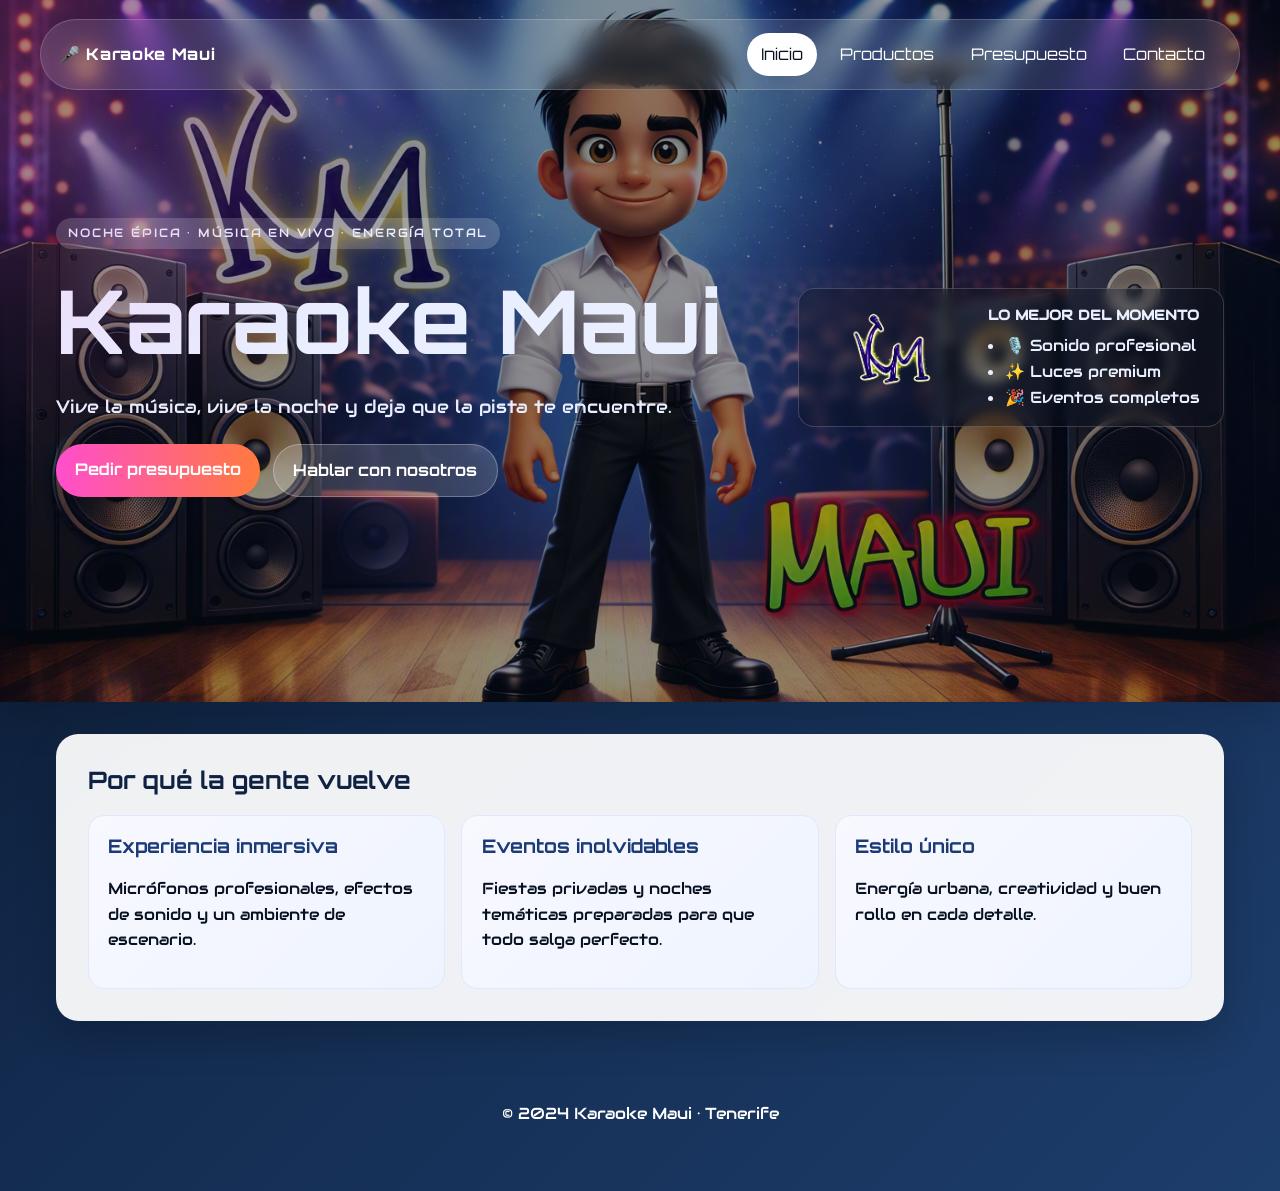
==== commit 3801cdd0: "Completar todos los requisitos del examen: galería, checkbox obligatorio, mapa, estructura limpia y " ====
--- a/index.html
+++ b/index.html
@@ -4,19 +4,19 @@
     <meta charset="UTF-8">
     <meta name="viewport" content="width=device-width, initial-scale=1.0">
     <meta name="description" content="Karaoke Maui: música, fiestas y eventos con sonido profesional en Tenerife.">
-    <title>Karaoke Maui — Inicio</title>
+    <title>Karaoke Maui | Inicio</title>
     <link rel="preconnect" href="https://fonts.googleapis.com">
     <link rel="preconnect" href="https://fonts.gstatic.com" crossorigin>
     <link href="https://fonts.googleapis.com/css2?family=Audiowide&family=Orbitron:wght@500;700&display=swap" rel="stylesheet">
-    <link rel="stylesheet" href="https://cdnjs.cloudflare.com/ajax/libs/font-awesome/6.4.0/css/all.min.css">
     <link rel="stylesheet" href="css/styles.css">
 </head>
 <body>
-    <header class="hero" id="inicio">
+    <header class="hero">
+        <!-- Menú común de las cuatro páginas -->
         <nav class="navbar" aria-label="Navegación principal">
-            <a href="index.html" class="logo">🎤 Karaoke Maui</a>
+            <a class="logo" href="index.html">🎤 Karaoke Maui</a>
             <ul class="menu">
-                <li><a href="index.html" class="activo" aria-current="page">Inicio</a></li>
+                <li><a class="activo" aria-current="page" href="index.html">Inicio</a></li>
                 <li><a href="productos.html">Productos</a></li>
                 <li><a href="presupuesto.html">Presupuesto</a></li>
                 <li><a href="contacto.html">Contacto</a></li>
@@ -25,33 +25,26 @@
         <div class="banner">
             <div class="banner-content">
                 <p class="eyebrow">Noche épica · música en vivo · energía total</p>
-                <h1 class="title-wrap"><span class="title-text">Karaoke Maui</span></h1>
+                <h1>Karaoke Maui</h1>
                 <p class="banner-subtitle">Vive la música, vive la noche y deja que la pista te encuentre.</p>
                 <div class="banner-actions">
-                    <a href="presupuesto.html" class="btn btn-primary">Pedir presupuesto</a>
-                    <a href="contacto.html" class="btn btn-secondary">Hablar con nosotros</a>
+                    <a class="btn btn-primary" href="presupuesto.html">Pedir presupuesto</a>
+                    <a class="btn btn-secondary" href="contacto.html">Hablar con nosotros</a>
                 </div>
             </div>
-            <div class="banner-card" aria-label="Ventajas de Karaoke Maui">
-                <img src="img/km%20hd.png" alt="Logotipo de Karaoke Maui" class="banner-logo">
-                <div class="banner-info">
-                    <p class="card-label">Lo mejor del momento</p>
-                    <ul class="banner-features">
-                        <li>🎙️ Sonido profesional</li>
-                        <li>✨ Luces y ambiente premium</li>
-                        <li>🎉 Eventos para toda la noche</li>
-                    </ul>
-                </div>
+            <div class="banner-card">
+                <img class="banner-logo" src="img/km%20hd.png" alt="Logotipo de Karaoke Maui">
+                <div><p class="card-label">Lo mejor del momento</p><ul><li>🎙️ Sonido profesional</li><li>✨ Luces premium</li><li>🎉 Eventos completos</li></ul></div>
             </div>
         </div>
     </header>
     <main class="page-main">
-        <section class="destacados">
+        <section class="panel">
             <h2>Por qué la gente vuelve</h2>
-            <div class="destacados-contenedor">
-                <article><h3>Experiencia inmersiva</h3><p>Micrófonos top, efectos de sonido y un ambiente que te hace sentir en el escenario.</p></article>
-                <article><h3>Eventos inolvidables</h3><p>Fiestas privadas, noches temáticas y reservas pensadas para que todo salga perfecto.</p></article>
-                <article><h3>Estilo único</h3><p>Una mezcla de energía urbana, creatividad y buen rollo en cada detalle.</p></article>
+            <div class="feature-grid">
+                <article><h3>Experiencia inmersiva</h3><p>Micrófonos profesionales, efectos de sonido y un ambiente de escenario.</p></article>
+                <article><h3>Eventos inolvidables</h3><p>Fiestas privadas y noches temáticas preparadas para que todo salga perfecto.</p></article>
+                <article><h3>Estilo único</h3><p>Energía urbana, creatividad y buen rollo en cada detalle.</p></article>
             </div>
         </section>
     </main>
--- a/css/styles.css
+++ b/css/styles.css
@@ -1,18 +1,53 @@
-
-/* Layout shared by the four independent pages */
-.page-header {
-    padding: 1.2rem 1rem 3.5rem;
-    background: linear-gradient(135deg, rgba(7,17,31,.96), rgba(37,117,252,.72)), url('../img/karaoke%20hd%20horizontal.png') center/cover;
-    box-shadow: 0 10px 40px rgba(0,0,0,.2);
-}
-.page-header .navbar { margin-bottom: 2.5rem; }
-.page-title { max-width: 1100px; margin: 0 auto; padding: 2rem 1rem 0; }
-.page-title h1 { margin: .4rem 0 .8rem; font-size: clamp(2.2rem, 5vw, 4rem); }
-.page-title p:last-child { max-width: 650px; font-size: 1.1rem; }
-.page-main { margin-top: 2rem; }
-select { width: 100%; padding: .95rem 1rem; border: 1px solid #d6def7; border-radius: .8rem; font-size: 1rem; background: #f7faff; }
-.contacto-wrapper .contacto-redes { justify-content: flex-start; }
-@media (max-width: 760px) {
-    .page-header { padding: 1rem 1rem 2.5rem; }
-    .page-title { padding-top: 1rem; }
-}
+/* Karaoke Maui - hoja de estilos compartida por las cuatro páginas. */
+:root { --primary:#6a11cb; --secondary:#2575fc; --accent:#ff4ecd; --dark:#07111f; --text:#e9efff; --panel:#ffffffee; }
+* { box-sizing:border-box; }
+body { margin:0; color:var(--text); font-family:'Audiowide','Segoe UI',sans-serif; background:linear-gradient(135deg,#07111f,#132b4f 45%,#1d3d6b); line-height:1.6; }
+body::before { content:""; position:fixed; inset:0; pointer-events:none; background:radial-gradient(circle at top left,#ff4ecd40,transparent 30%); }
+h1,h2,h3,button,.navbar,.btn { font-family:'Orbitron','Audiowide',sans-serif; }
+h1,h2,h3 { line-height:1.2; }
+a { color:#cfe7ff; }
+.navbar { max-width:1200px; margin:0 auto; padding:.8rem 1.2rem; display:flex; align-items:center; justify-content:space-between; gap:1rem; border:1px solid #ffffff2e; border-radius:999px; background:#ffffff1f; backdrop-filter:blur(10px); }
+.logo { color:#fff; text-decoration:none; font-weight:800; letter-spacing:.04em; }
+.menu { display:flex; flex-wrap:wrap; gap:.5rem; list-style:none; padding:0; margin:0; }
+.menu a { display:block; padding:.55rem .9rem; border-radius:999px; color:#fff; text-decoration:none; transition:background .2s,color .2s; }
+.menu a:hover,.menu a.activo { background:#fff; color:var(--dark); }
+.hero { min-height:78vh; padding:1.2rem 1rem 4rem; background:linear-gradient(#07111f70,#07111f70),url('../img/karaoke%20hd%20horizontal.png') center/cover; box-shadow:0 10px 40px #0003; }
+.banner { max-width:1200px; margin:0 auto; display:grid; grid-template-columns:1.5fr .9fr; gap:2rem; align-items:center; padding:8rem 1rem 2rem; }
+.banner h1 { margin:.5rem 0; font-size:clamp(2.8rem,7vw,5.5rem); }
+.banner-subtitle { max-width:620px; font-size:1.15rem; }
+.eyebrow { display:inline-block; margin:0 0 .7rem; padding:.35rem .75rem; border-radius:999px; background:#ffffff2e; font-size:.78rem; letter-spacing:.15em; text-transform:uppercase; }
+.banner-actions { display:flex; flex-wrap:wrap; gap:.8rem; margin-top:1.4rem; }
+.btn { display:inline-block; border:0; padding:.8rem 1.2rem; border-radius:999px; color:#fff; font-weight:700; text-decoration:none; cursor:pointer; transition:transform .2s,box-shadow .2s; }
+.btn:hover { transform:translateY(-2px); box-shadow:0 8px 20px #2575fc44; }
+.btn-primary { background:linear-gradient(90deg,var(--accent),#ff7a3d); }
+.btn-secondary { background:#ffffff2b; border:1px solid #ffffff47; }
+.banner-card { display:flex; align-items:flex-start; gap:1rem; padding:1rem; border:1px solid #ffffff2e; border-radius:1rem; background:#07111f55; backdrop-filter:blur(6px); }
+.banner-logo { width:170px; max-width:40%; border-radius:12px; }
+.banner-card ul { margin:0; padding-left:1.1rem; }
+.card-label { margin:0 0 .4rem; font-weight:700; text-transform:uppercase; font-size:.85rem; }
+.page-header { padding:1.2rem 1rem 3.5rem; background:linear-gradient(135deg,#07111ff5,#2575fccc),url('../img/karaoke%20hd%20horizontal.png') center/cover; }
+.page-title { max-width:1100px; margin:0 auto; padding:4rem 1rem 0; }
+.page-title h1 { margin:.4rem 0 .8rem; font-size:clamp(2.2rem,5vw,4rem); }
+.page-main { max-width:1200px; margin:2rem auto; padding:0 1rem; }
+.panel { padding:2rem; border-radius:1.4rem; background:var(--panel); color:var(--dark); box-shadow:0 16px 40px #0003; }
+.panel h2 { margin-top:0; color:#102243; }
+.feature-grid,.gallery-grid { display:grid; gap:1rem; grid-template-columns:repeat(auto-fit,minmax(220px,1fr)); }
+.feature-grid article,.gallery-card { padding:1.2rem; border:1px solid #dfe8ff; border-radius:1rem; background:linear-gradient(135deg,#f8f8ff,#eef4ff); }
+.feature-grid h3,.gallery-card h3 { margin-top:0; color:#1b3b78; }
+.gallery-card { overflow:hidden; padding:0; }
+.gallery-card img { display:block; width:100%; height:190px; object-fit:cover; }
+.gallery-card div { padding:1.2rem; }
+form { display:grid; gap:.7rem; }
+label { font-weight:600; }
+input,textarea,select { width:100%; padding:.85rem 1rem; border:1px solid #d6def7; border-radius:.8rem; font:inherit; background:#f7faff; }
+textarea { min-height:130px; resize:vertical; }
+input:focus,textarea:focus,select:focus { outline:3px solid #2575fc26; border-color:var(--secondary); }
+.check-label { display:flex; align-items:flex-start; gap:.6rem; margin:.4rem 0; font-weight:400; }
+.check-label input { width:auto; margin-top:.35rem; }
+.form-panel { max-width:760px; margin:0 auto; }
+.contact-grid { display:grid; grid-template-columns:1fr 1fr; gap:2rem; }
+.contact-info { color:#555; }
+.contact-info h3 { color:#1b3b78; }
+.map { width:100%; min-height:260px; border:0; border-radius:.8rem; margin-top:1rem; }
+footer { padding:2rem 1rem 3rem; text-align:center; color:#fff; }
+@media (max-width:760px) { .navbar { align-items:flex-start; flex-direction:column; border-radius:1rem; } .hero { min-height:auto; } .banner { grid-template-columns:1fr; padding-top:4rem; } .banner-card { flex-direction:column; } .banner-logo { max-width:180px; } .panel { padding:1.3rem; } .contact-grid { grid-template-columns:1fr; } }
